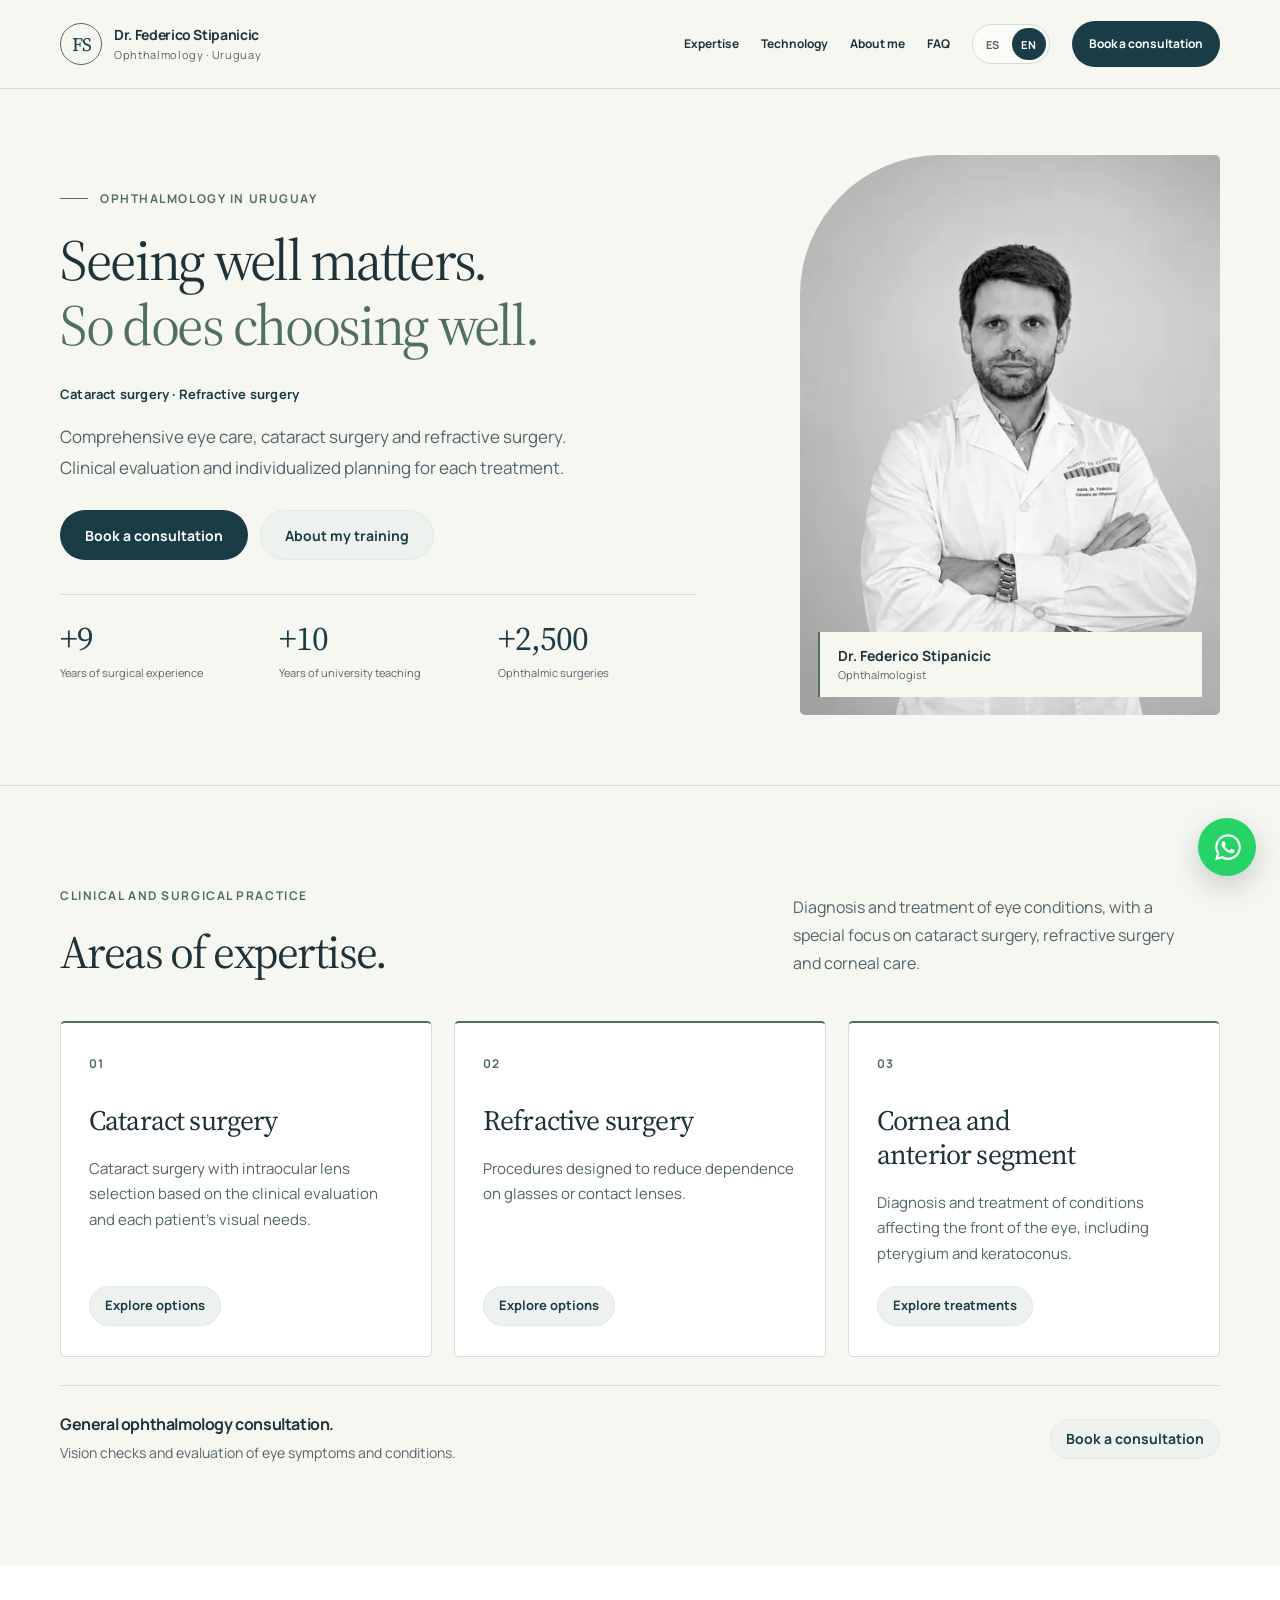
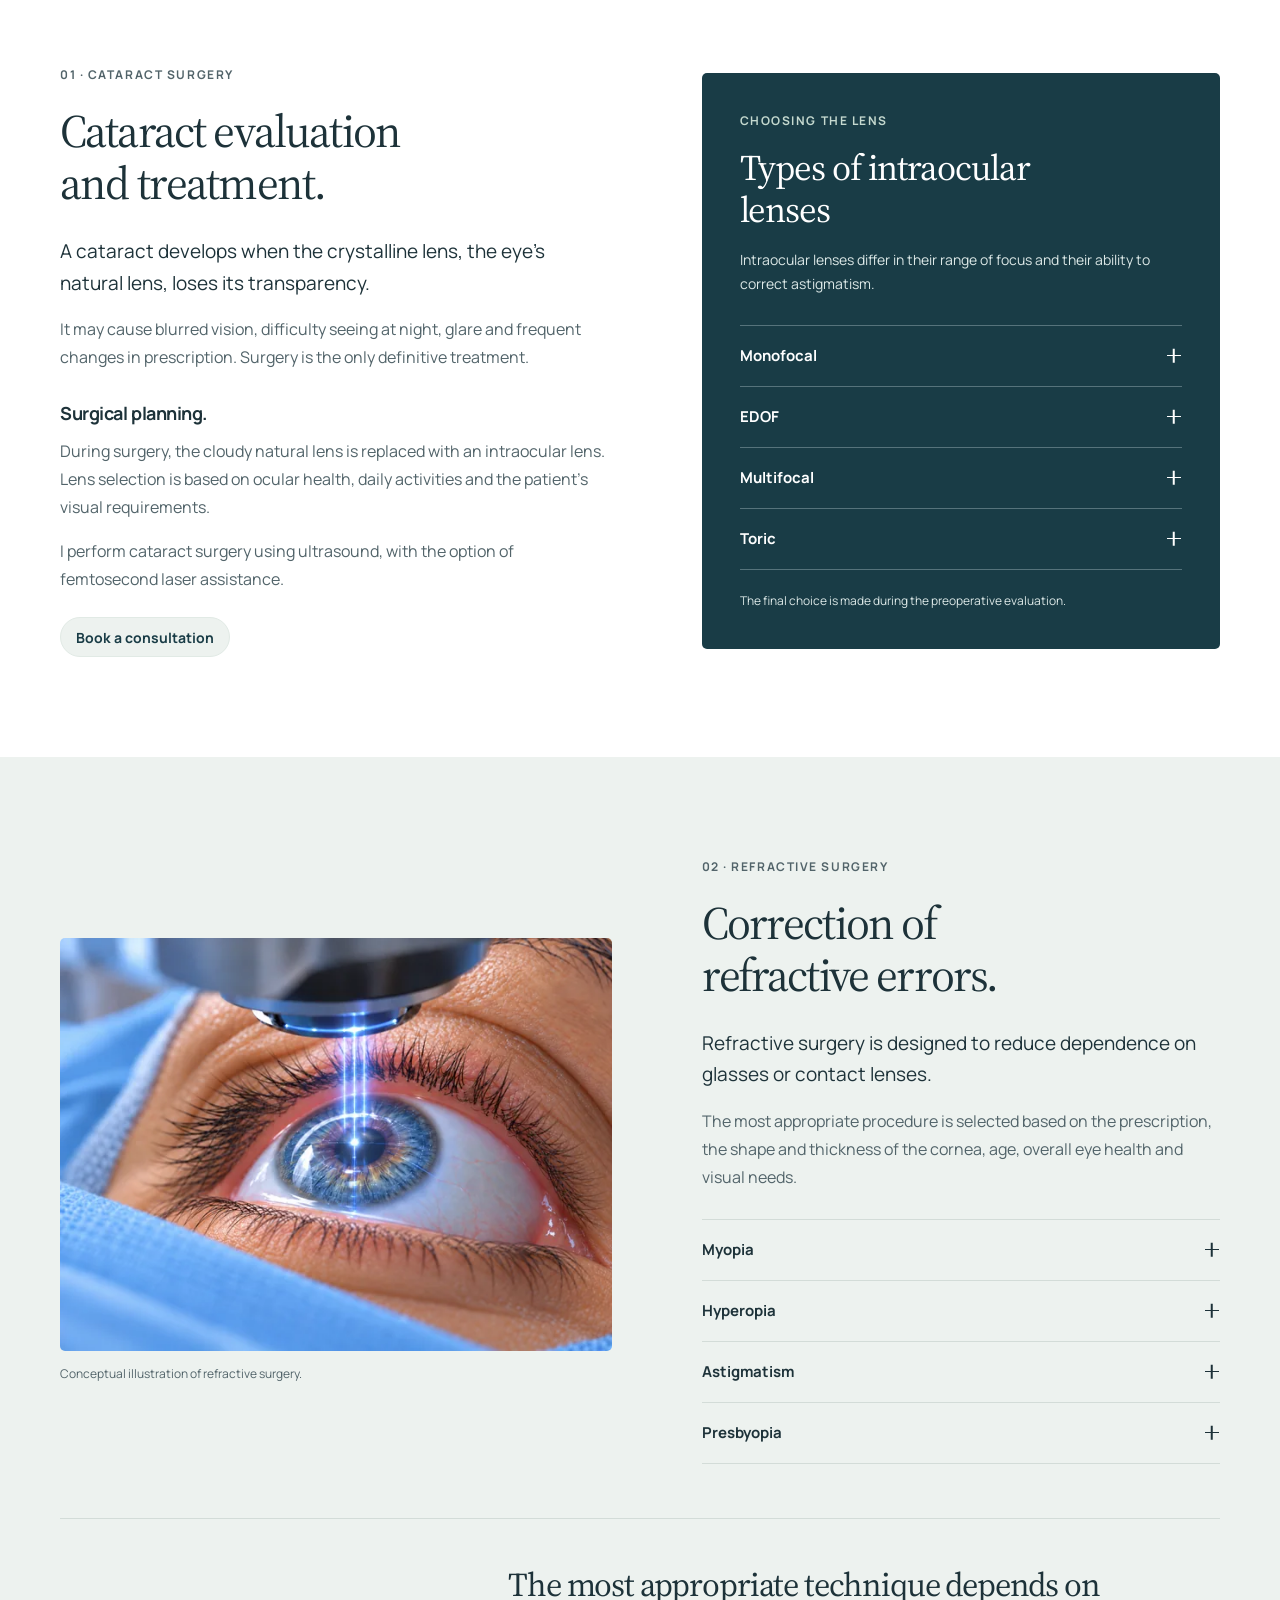
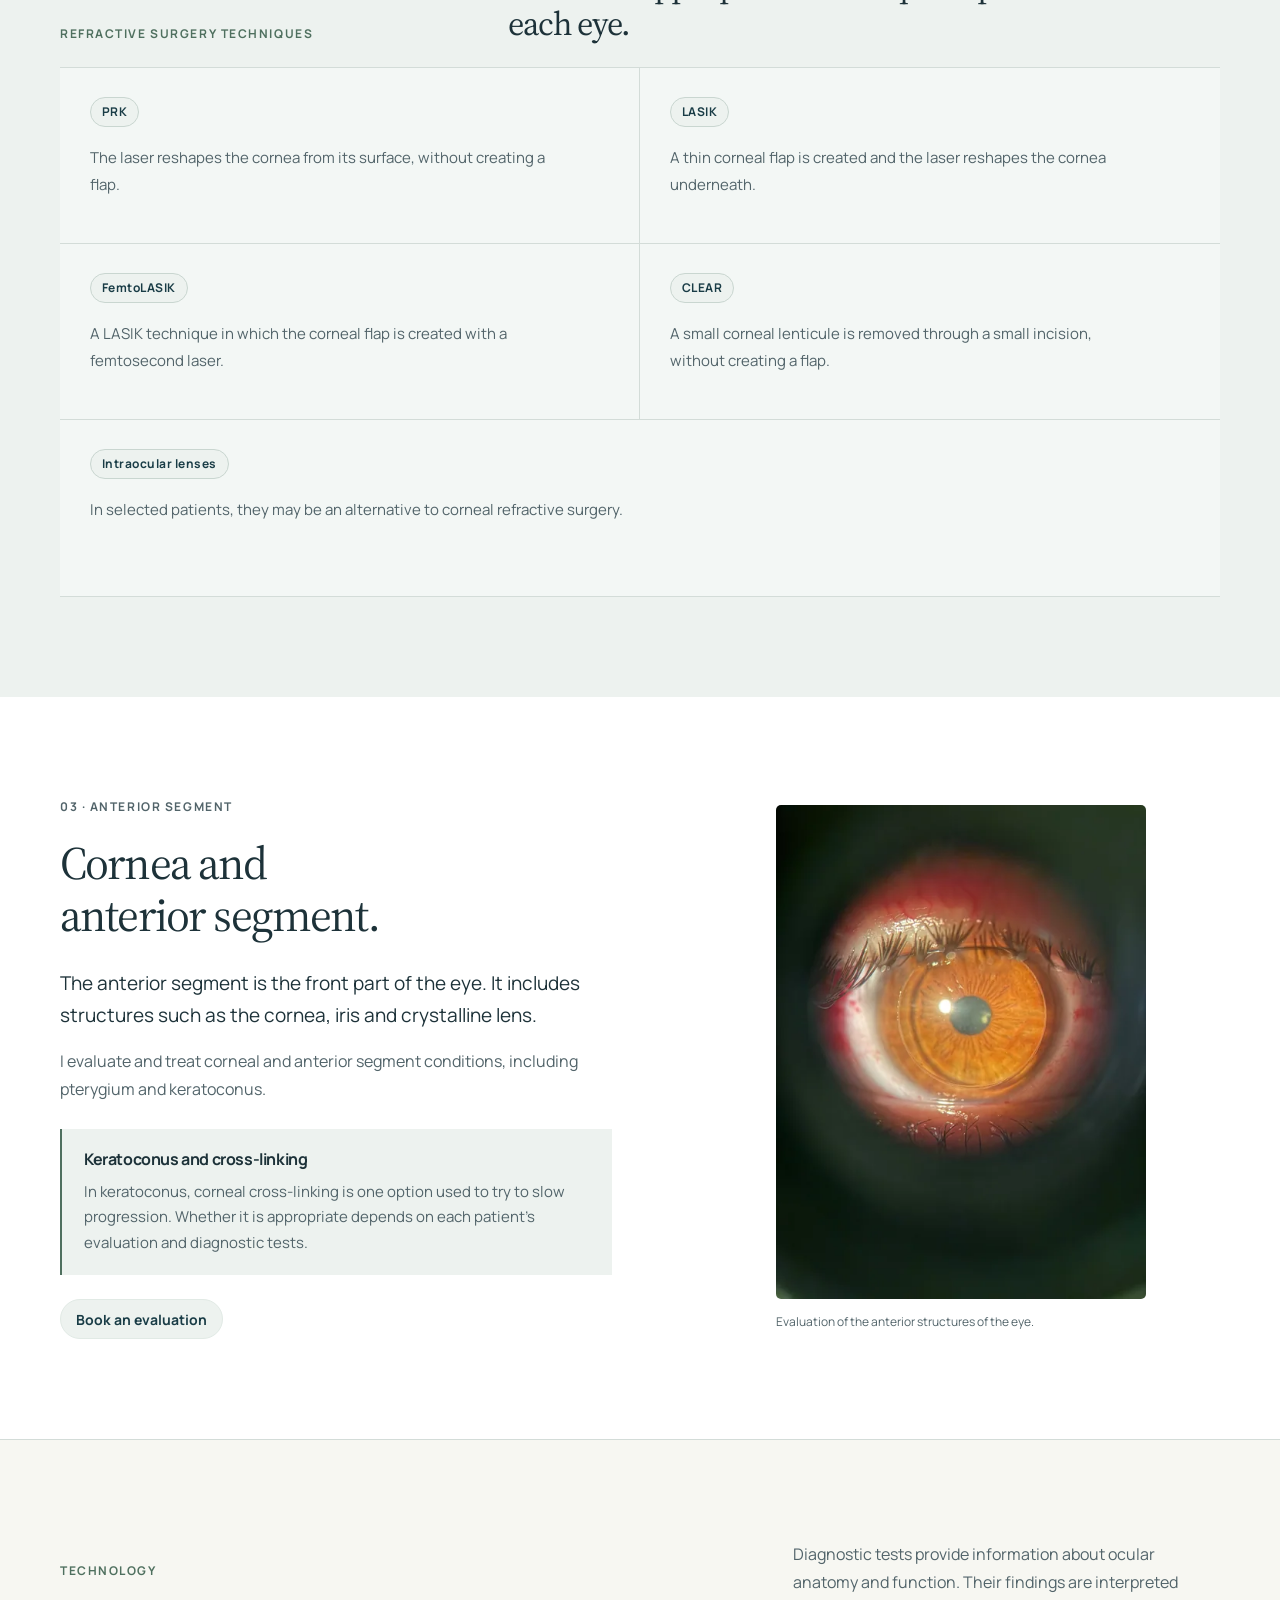
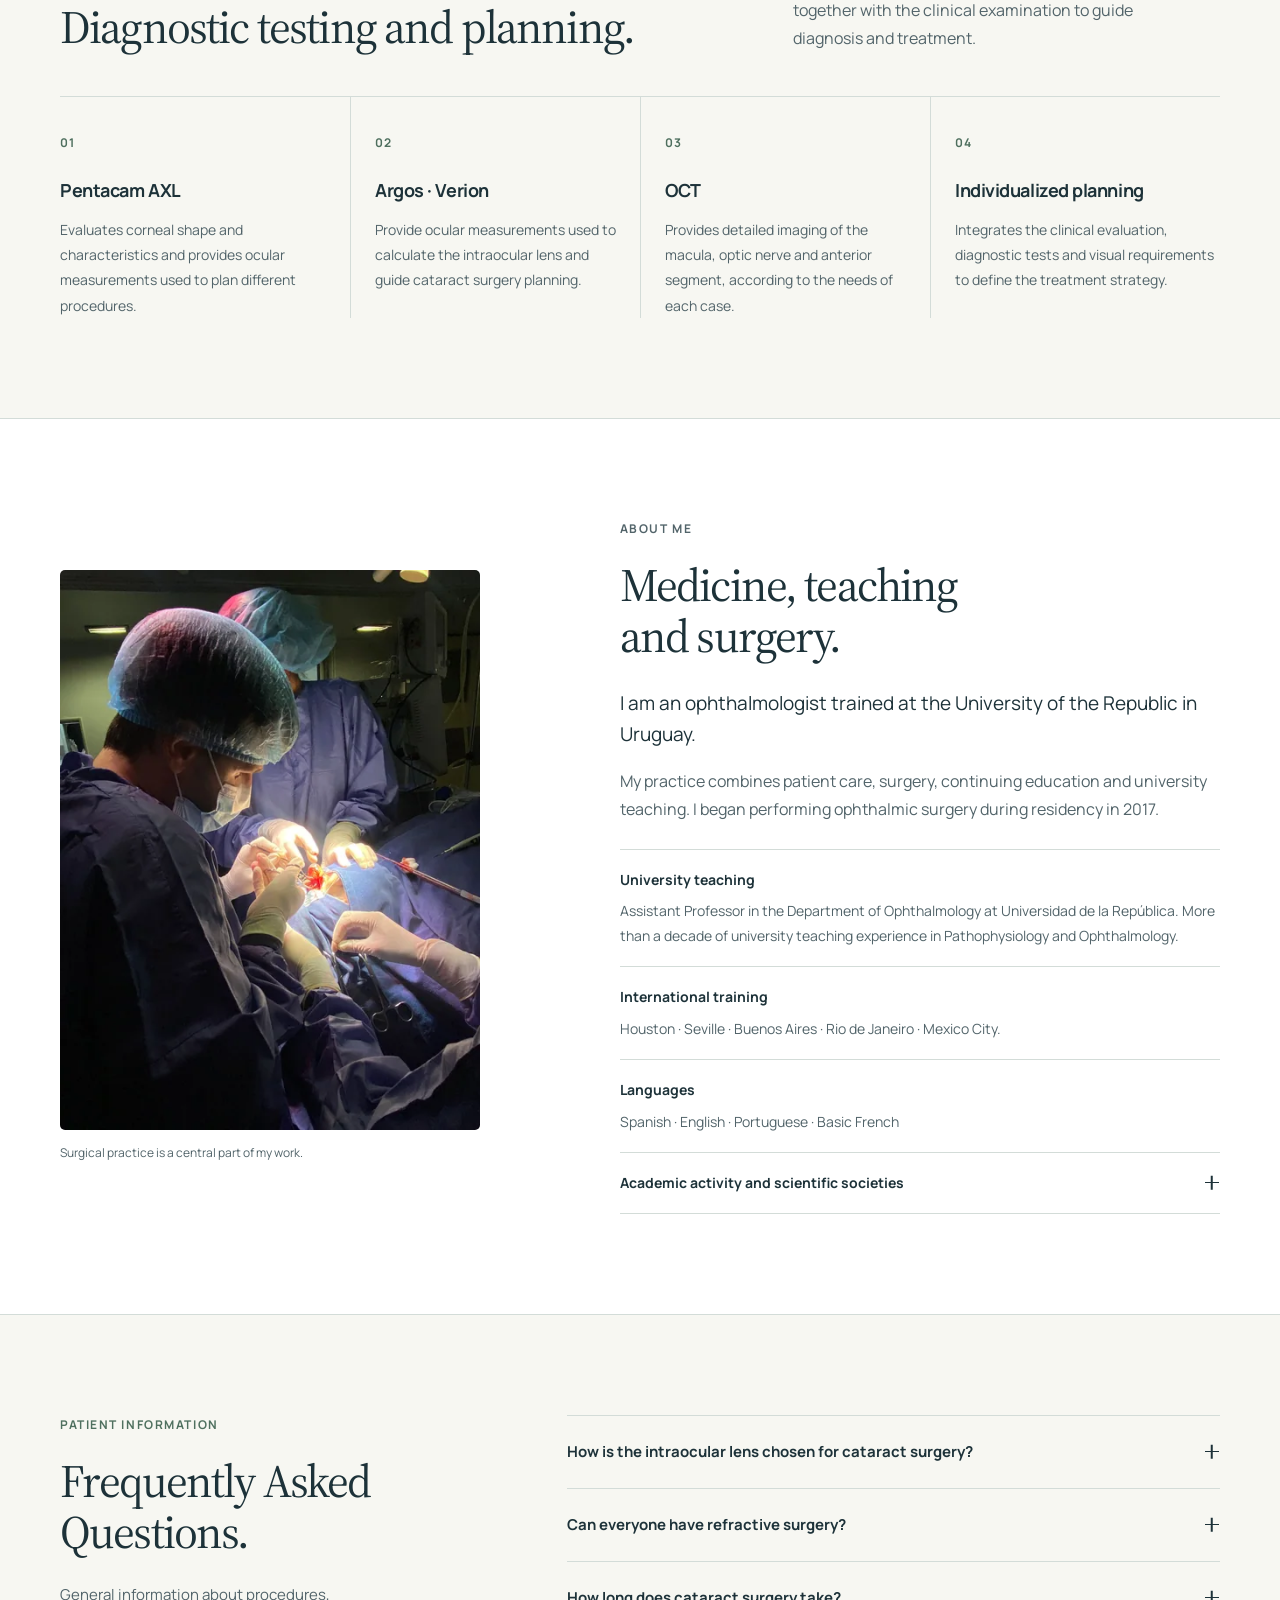
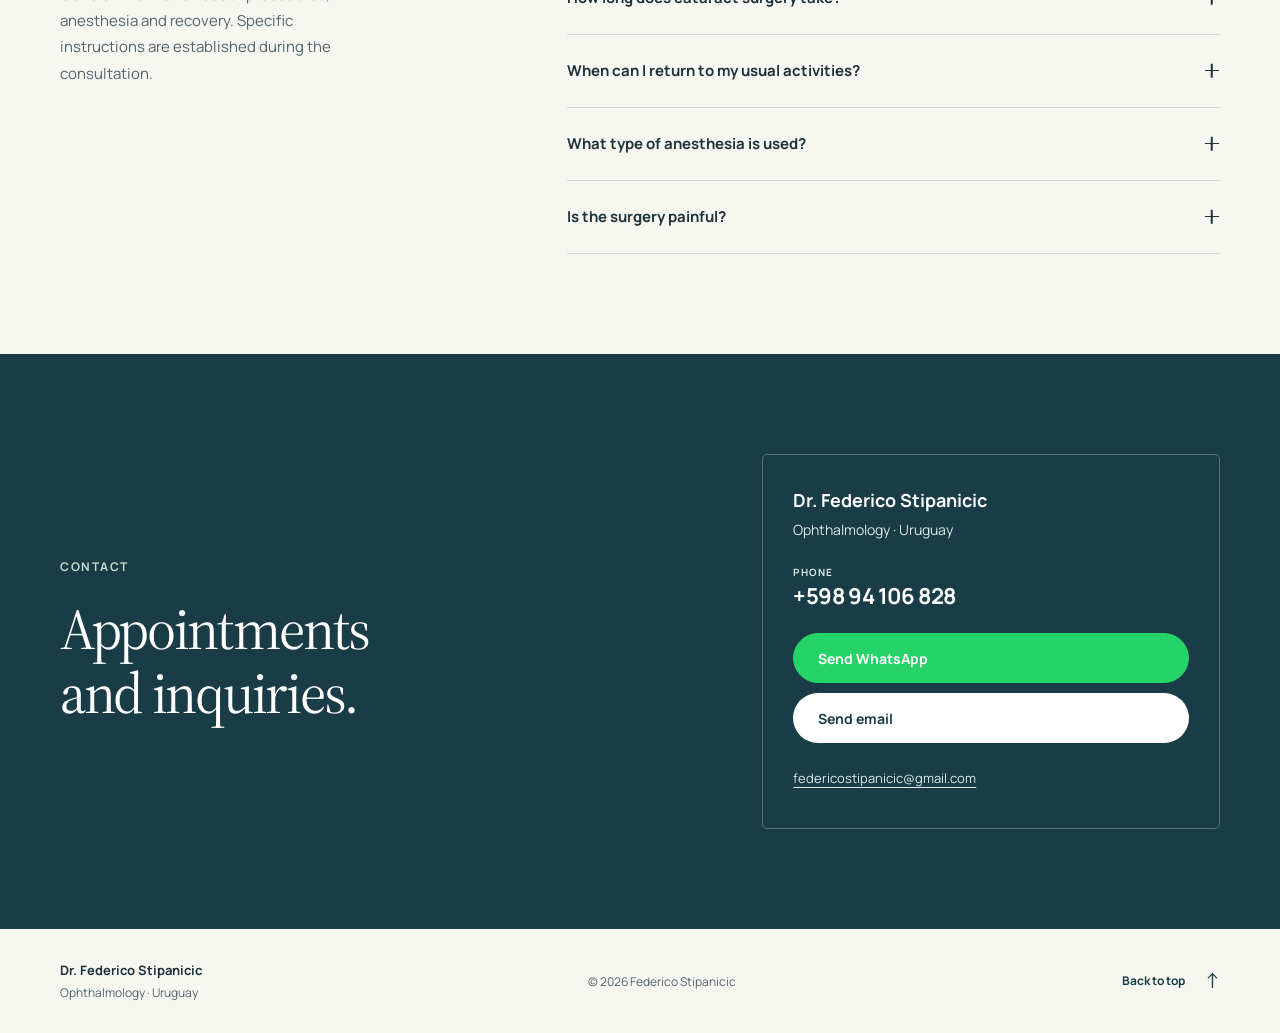
==== en/index.html @ 795ea5f3 "Add files via upload" ====
<!DOCTYPE html>
<html lang="en">
<head>
  <meta charset="utf-8">
  <meta name="viewport" content="width=device-width, initial-scale=1, viewport-fit=cover">
  <meta name="theme-color" content="#193c46">
  <meta name="description" content="Dr. Federico Stipanicic, ophthalmologist in Uruguay. Comprehensive eye care, cataract surgery, refractive surgery and corneal care with individualized evaluation and planning.">
  <title>Dr. Federico Stipanicic · Ophthalmologist in Uruguay</title>
  <meta property="og:type" content="website">
  <meta property="og:locale" content="en_US">
  <meta property="og:title" content="Dr. Federico Stipanicic · Ophthalmology">
  <meta property="og:description" content="Comprehensive eye care, cataract surgery and refractive surgery. Clinical evaluation and individualized surgical planning.">
  <link rel="alternate" hreflang="es-UY" href="../index.html">
  <link rel="alternate" hreflang="en" href="index.html">
  <link rel="alternate" hreflang="x-default" href="../index.html">
  <link rel="icon" href="../assets/favicon.svg" type="image/svg+xml">
  <link rel="preload" href="../assets/manrope-regular.woff2" as="font" type="font/woff2" crossorigin>
  <link rel="preconnect" href="https://fonts.googleapis.com">
  <link rel="preconnect" href="https://fonts.gstatic.com" crossorigin>
  <link href="https://fonts.googleapis.com/css2?family=Source+Serif+4:opsz,wght@8..60,400;8..60,500&display=swap" rel="stylesheet">
  <link rel="stylesheet" href="../style.css">
  <script src="../script.js" defer></script>
  <script type="application/ld+json">
  {"@context":"https://schema.org","@type":"Person","name":"Federico Stipanicic","honorificPrefix":"Dr.","jobTitle":"Ophthalmologist","description":"Assistant Lecturer, Grade 2, in Ophthalmology at the University of the Republic, Uruguay.","email":"federicostipanicic@gmail.com","telephone":"+59894106828","alumniOf":{"@type":"CollegeOrUniversity","name":"University of the Republic, Uruguay"},"knowsAbout":["Ophthalmology","Cataract surgery","Refractive surgery","Cornea"]}
  </script>
</head>
<body>
  <a class="skip-link" href="#contenido">Skip to content</a>
  <header class="site-header">
    <div class="container nav-wrap">
      <a class="brand" href="#inicio" aria-label="Dr. Federico Stipanicic, home">
        <span class="brand-mark" aria-hidden="true">FS</span>
        <span><strong>Dr. Federico Stipanicic</strong><small>Ophthalmology · Uruguay</small></span>
      </a>
      <button class="menu-toggle" type="button" aria-controls="navegacion" aria-expanded="false" hidden><span class="menu-icon" aria-hidden="true"></span><span class="menu-label">Menu</span></button>
      <nav class="nav" id="navegacion" aria-label="Main navigation">
        <a href="#especialidades">Expertise</a>
        <a href="#tecnologia">Technology</a>
        <a href="#sobre-mi">About me</a>
        <a href="#informacion-util">FAQ</a>
        <div class="lang-switch" aria-label="Language">
          <a href="../index.html" hreflang="es-UY" lang="es-UY">ES</a><span aria-current="page">EN</span>
        </div>
        <a class="button button-primary nav-cta" href="#contacto">Book a consultation</a>
      </nav>
    </div>
  </header>

  <main id="contenido" tabindex="-1">
    <section class="hero" id="inicio" aria-labelledby="titulo-inicio">
      <div class="container hero-grid">
        <div class="hero-copy">
          <p class="eyebrow"><span class="accent-line" aria-hidden="true"></span>Ophthalmology in Uruguay</p>
          <h1 id="titulo-inicio">Seeing well matters.<br><em>So does choosing well.</em></h1>
          <p class="hero-specialties">Cataract surgery · Refractive surgery</p>
          <p class="hero-lead">Comprehensive eye care, cataract surgery and refractive surgery. Clinical evaluation and individualized planning for each treatment.</p>
          <div class="hero-actions"><a class="button button-primary" href="#contacto">Book a consultation</a><a class="button button-soft" href="#sobre-mi">About my training</a></div>
        </div>
        <figure class="hero-portrait">
          <img src="../assets/retrato-800.webp" srcset="../assets/retrato-480.webp 480w, ../assets/retrato-800.webp 800w, ../assets/retrato-1086.webp 1086w" sizes="(min-width: 1200px) 420px, (min-width: 900px) 38vw, (min-width: 600px) 360px, calc(100vw - 48px)" width="1086" height="1448" fetchpriority="high" alt="Dr. Federico Stipanicic wearing a medical coat">
          <figcaption><strong>Dr. Federico Stipanicic</strong><span>Ophthalmologist</span></figcaption>
        </figure>
        <dl class="hero-proof">
          <div><dt>Years of surgical experience</dt><dd class="count-up" data-target="9">+9</dd></div>
          <div><dt>Years of university teaching</dt><dd class="count-up" data-target="10">+10</dd></div>
          <div><dt>Ophthalmic surgeries</dt><dd class="count-up" data-target="2500">+2500</dd></div>
        </dl>
      </div>
    </section>

    <section class="section specialties" id="especialidades" aria-labelledby="titulo-especialidades">
      <div class="container">
        <div class="section-head"><div><p class="eyebrow">Clinical and surgical practice</p><h2 id="titulo-especialidades">Areas of expertise.</h2></div><p>Diagnosis and treatment of eye conditions, with a special focus on cataract surgery, refractive surgery and corneal care.</p></div>
        <div class="service-grid">
          <article class="service-card"><span class="card-number">01</span><h3>Cataract surgery</h3><p>Cataract surgery with intraocular lens selection based on the clinical evaluation and each patient's visual needs.</p><a class="text-link pill-link" href="#catarata">Explore options <span class="sr-only">for cataract surgery</span></a></article>
          <article class="service-card"><span class="card-number">02</span><h3>Refractive surgery</h3><p>Procedures designed to reduce dependence on glasses or contact lenses.</p><a class="text-link pill-link" href="#refractiva">Explore options <span class="sr-only">for refractive surgery</span></a></article>
          <article class="service-card"><span class="card-number">03</span><h3>Cornea and anterior segment</h3><p>Diagnosis and treatment of conditions affecting the front of the eye, including pterygium and keratoconus.</p><a class="text-link pill-link" href="#segmento-anterior">Explore treatments</a></article>
        </div>
        <div class="consultation-strip"><div><h3>General ophthalmology consultation.</h3><p>Vision checks and evaluation of eye symptoms and conditions.</p></div><a class="text-link pill-link" href="#contacto">Book a consultation</a></div>
      </div>
    </section>

    <section class="section section-white" id="catarata" aria-labelledby="titulo-catarata">
      <div class="container treatment-grid">
        <div class="treatment-copy">
          <p class="eyebrow">01 · Cataract surgery</p><h2 id="titulo-catarata">Cataract evaluation<br>and treatment.</h2>
          <p class="intro">A cataract develops when the crystalline lens, the eye's natural lens, loses its transparency.</p>
          <p>It may cause blurred vision, difficulty seeing at night, glare and frequent changes in prescription. Surgery is the only definitive treatment.</p>
          <h3>Surgical planning.</h3>
          <p>During surgery, the cloudy natural lens is replaced with an intraocular lens. Lens selection is based on ocular health, daily activities and the patient's visual requirements.</p>
          <p>I perform cataract surgery using ultrasound, with the option of femtosecond laser assistance.</p>
          <a class="text-link treatment-link pill-link" href="#contacto">Book a consultation</a>
        </div>
        <aside class="lens-panel" aria-labelledby="titulo-lentes">
          <p class="eyebrow">Choosing the lens</p><h3 id="titulo-lentes">Types of intraocular<br>lenses</h3>
          <p>Intraocular lenses differ in their range of focus and their ability to correct astigmatism.</p>
          <div class="accordion accordion-light">
            <details><summary>Monofocal <span class="toggle-symbol" aria-hidden="true"></span></summary><div class="details-content"><p>They provide one main focal point, usually for distance vision. Glasses are often needed for other distances, such as reading.</p></div></details>
            <details><summary>EDOF <span class="toggle-symbol" aria-hidden="true"></span></summary><div class="details-content"><p>These are extended-depth-of-focus lenses. They broaden the range of vision, particularly from distance to intermediate vision. Glasses may still be needed for fine near tasks.</p></div></details>
            <details><summary>Multifocal <span class="toggle-symbol" aria-hidden="true"></span></summary><div class="details-content"><p>They are designed to reduce dependence on glasses at different distances. Suitability is assessed according to ocular health, daily activities and each person's expectations.</p></div></details>
            <details><summary>Toric <span class="toggle-symbol" aria-hidden="true"></span></summary><div class="details-content"><p>They correct astigmatism. This feature can be combined with a monofocal, EDOF or multifocal lens; it is not a separate category of focus.</p></div></details>
          </div>
          <p class="panel-note">The final choice is made during the preoperative evaluation.</p>
        </aside>
      </div>
    </section>

    <section class="section section-tinted" id="refractiva" aria-labelledby="titulo-refractiva">
      <div class="container treatment-grid image-first">
        <div class="treatment-copy"><p class="eyebrow">02 · Refractive surgery</p><h2 id="titulo-refractiva">Correction of<br>refractive errors.</h2>
          <p class="intro">Refractive surgery is designed to reduce dependence on glasses or contact lenses.</p>
          <p>The most appropriate procedure is selected based on the prescription, the shape and thickness of the cornea, age, overall eye health and visual needs.</p>
          <div class="accordion">
            <details><summary>Myopia <span class="toggle-symbol" aria-hidden="true"></span></summary><div class="details-content"><p>It makes distant objects appear blurred. Correction options depend on the prescription and the characteristics of each eye.</p></div></details>
            <details><summary>Hyperopia <span class="toggle-symbol" aria-hidden="true"></span></summary><div class="details-content"><p>It may affect near vision and, in some cases, distance vision as well. The evaluation helps determine the most appropriate option.</p></div></details>
            <details><summary>Astigmatism <span class="toggle-symbol" aria-hidden="true"></span></summary><div class="details-content"><p>It can cause blurred or distorted vision at different distances. Several corrective options may be considered depending on the case.</p></div></details>
            <details><summary>Presbyopia <span class="toggle-symbol" aria-hidden="true"></span></summary><div class="details-content"><p>With age, the eye gradually loses its ability to focus at near. Different options may reduce dependence on glasses and are assessed according to each patient's characteristics and needs.</p></div></details>
          </div>
        </div>
        <figure class="treatment-figure refractive-figure"><img src="../assets/refractiva-1100.webp" srcset="../assets/refractiva-640.webp 640w, ../assets/refractiva-1100.webp 1100w" sizes="(min-width: 1200px) 528px, (min-width: 900px) 44vw, calc(100vw - 48px)" width="1100" height="825" loading="lazy" decoding="async" alt="Conceptual illustration of an eye during laser treatment"><figcaption>Conceptual illustration of refractive surgery.</figcaption></figure>
      </div>
      <div class="container refractive-techniques" aria-labelledby="refractive-techniques-title">
        <div class="refractive-techniques-head">
          <p class="eyebrow">Refractive surgery techniques</p>
          <h3 id="refractive-techniques-title">The most appropriate technique depends on each eye.</h3>
        </div>
        <div class="refractive-technique-grid">
          <article class="refractive-technique-card">
            <span class="technique-label">PRK</span>
            <p>The laser reshapes the cornea from its surface, without creating a flap.</p>
          </article>
          <article class="refractive-technique-card">
            <span class="technique-label">LASIK</span>
            <p>A thin corneal flap is created and the laser reshapes the cornea underneath.</p>
          </article>
          <article class="refractive-technique-card">
            <span class="technique-label">FemtoLASIK</span>
            <p>A LASIK technique in which the corneal flap is created with a femtosecond laser.</p>
          </article>
          <article class="refractive-technique-card">
            <span class="technique-label">CLEAR</span>
            <p>A small corneal lenticule is removed through a small incision, without creating a flap.</p>
          </article>
          <article class="refractive-technique-card">
            <span class="technique-label">Intraocular lenses</span>
            <p>In selected patients, they may be an alternative to corneal refractive surgery.</p>
          </article>
        </div>
      </div>
    </section>

    <section class="section section-white" id="segmento-anterior" aria-labelledby="titulo-segmento">
      <div class="container treatment-grid">
        <div class="treatment-copy"><p class="eyebrow">03 · Anterior segment</p><h2 id="titulo-segmento">Cornea and<br>anterior segment.</h2>
          <p class="intro">The anterior segment is the front part of the eye. It includes structures such as the cornea, iris and crystalline lens.</p>
          <p>I evaluate and treat corneal and anterior segment conditions, including pterygium and keratoconus.</p>
          <div class="clinical-note"><h3>Keratoconus and cross-linking</h3><p>In keratoconus, corneal cross-linking is one option used to try to slow progression. Whether it is appropriate depends on each patient's evaluation and diagnostic tests.</p></div>
          <a class="text-link treatment-link pill-link" href="#contacto">Book an evaluation</a>
        </div>
        <figure class="treatment-figure clinical-figure"><img src="../assets/segmento-anterior-900.webp" srcset="../assets/segmento-anterior-480.webp 480w, ../assets/segmento-anterior-900.webp 900w" sizes="(min-width: 1200px) 370px, (min-width: 900px) 33vw, (min-width: 600px) 360px, calc(100vw - 48px)" width="900" height="1200" loading="lazy" decoding="async" alt="Clinical photograph of the anterior segment of the eye"><figcaption>Evaluation of the anterior structures of the eye.</figcaption></figure>
      </div>
    </section>

    <section class="section technology" id="tecnologia" aria-labelledby="titulo-tecnologia">
      <div class="container">
        <div class="section-head"><div><p class="eyebrow">Technology</p><h2 id="titulo-tecnologia">Diagnostic testing and planning.</h2></div><p>Diagnostic tests provide information about ocular anatomy and function. Their findings are interpreted together with the clinical examination to guide diagnosis and treatment.</p></div>
        <div class="technology-grid">
          <article><span class="card-number">01</span><h3>Pentacam AXL</h3><p>Evaluates corneal shape and characteristics and provides ocular measurements used to plan different procedures.</p></article>
          <article><span class="card-number">02</span><h3>Argos · Verion</h3><p>Provide ocular measurements used to calculate the intraocular lens and guide cataract surgery planning.</p></article>
          <article><span class="card-number">03</span><h3>OCT</h3><p>Provides detailed imaging of the macula, optic nerve and anterior segment, according to the needs of each case.</p></article>
          <article><span class="card-number">04</span><h3>Individualized planning</h3><p>Integrates the clinical evaluation, diagnostic tests and visual requirements to define the treatment strategy.</p></article>
        </div>
      </div>
    </section>

    <section class="section section-white" id="sobre-mi" aria-labelledby="titulo-sobre-mi">
      <div class="container about-grid">
        <div class="about-copy"><p class="eyebrow">About me</p><h2 id="titulo-sobre-mi">Medicine, teaching<br>and surgery.</h2>
          <p class="intro">I am an ophthalmologist trained at the University of the Republic in Uruguay.</p>
          <p>My practice combines patient care, surgery, continuing education and university teaching. I began performing ophthalmic surgery during residency in 2017.</p>
          <dl class="credentials"><div><dt>University teaching</dt><dd>Assistant Professor in the Department of Ophthalmology at Universidad de la República. More than a decade of university teaching experience in Pathophysiology and Ophthalmology.</dd></div><div><dt>International training</dt><dd>Houston · Seville · Buenos Aires · Rio de Janeiro · Mexico City.</dd></div><div><dt>Languages</dt><dd>Spanish · English · Portuguese · Basic French</dd></div></dl>
          <details class="academic-details"><summary>Academic activity and scientific societies <span class="toggle-symbol" aria-hidden="true"></span></summary><div class="details-content"><h3>Conferences and research</h3><p>Participation as a speaker at national and international conferences and in scientific research projects.</p><h3>Scientific societies</h3><ul class="societies"><li><strong>ASCRS</strong><span>American Society of Cataract and Refractive Surgery</span></li><li><strong>ASUO</strong><span>Uruguayan Association of Ophthalmology</span></li><li><strong>SUCRyC</strong><span>Uruguayan Society of Cataract, Refractive Surgery and Cornea</span></li></ul></div></details>
        </div>
        <figure class="treatment-figure about-figure"><img src="../assets/quirofano-900.webp" srcset="../assets/quirofano-480.webp 480w, ../assets/quirofano-900.webp 900w" sizes="(min-width: 1200px) 420px, (min-width: 900px) 38vw, (min-width: 600px) 420px, calc(100vw - 48px)" width="900" height="1200" loading="lazy" decoding="async" alt="Dr. Federico Stipanicic during surgery"><figcaption>Surgical practice is a central part of my work.</figcaption></figure>
      </div>
    </section>

    <section class="section faq" id="informacion-util" aria-labelledby="titulo-preguntas">
      <div class="container faq-grid">
        <div class="faq-heading"><p class="eyebrow">Patient information</p><h2 id="titulo-preguntas">Frequently Asked Questions.</h2><p>General information about procedures, anesthesia and recovery. Specific instructions are established during the consultation.</p></div>
        <div class="accordion faq-accordion">
          <details><summary>How is the intraocular lens chosen for cataract surgery? <span class="toggle-symbol" aria-hidden="true"></span></summary><div class="details-content"><p>The choice takes into account ocular anatomy and health, daily activities and the patient's expectations. There is no single lens that is right for every case.</p></div></details>
          <details><summary>Can everyone have refractive surgery? <span class="toggle-symbol" aria-hidden="true"></span></summary><div class="details-content"><p>No. A complete evaluation is required, particularly of the cornea, the refractive error and its stability, to determine whether surgery is an appropriate option.</p></div></details>
          <details><summary>How long does cataract surgery take? <span class="toggle-symbol" aria-hidden="true"></span></summary><div class="details-content"><p>As a general reference, the surgery itself usually takes around 20 minutes, although this varies from case to case. Preparation and immediate recovery require additional time.</p></div></details>
          <details><summary>When can I return to my usual activities? <span class="toggle-symbol" aria-hidden="true"></span></summary><div class="details-content"><p>It depends on the procedure, recovery and the type of activity. In some cases, office work can be resumed the following day. Exercise, strenuous activity and driving require specific guidance.</p></div></details>
          <details><summary>What type of anesthesia is used? <span class="toggle-symbol" aria-hidden="true"></span></summary><div class="details-content"><p>Many cataract and refractive procedures are performed with topical anesthesia using eye drops. Depending on the procedure and the patient's needs, additional anesthesia or sedation may be required.</p></div></details>
          <details><summary>Is the surgery painful? <span class="toggle-symbol" aria-hidden="true"></span></summary><div class="details-content"><p>With anesthesia, pain is not usually felt during the procedure, although lights, touch or pressure may be perceived. The team monitors the patient's comfort throughout surgery.</p></div></details>
        </div>
      </div>
    </section>

    <section class="contact section" id="contacto" aria-labelledby="titulo-contacto">
      <div class="container contact-grid"><div><p class="eyebrow">Contact</p><h2 id="titulo-contacto">Appointments<br>and inquiries.</h2></div>
        <div class="contact-card">
          <p class="contact-name">Dr. Federico Stipanicic</p>
          <p>Ophthalmology · Uruguay</p>
          <a class="contact-phone" href="tel:+59894106828" aria-label="Call +598 94 106 828"><span>Phone</span><strong>+598 94 106 828</strong></a>
          <div class="contact-buttons">
            <a class="button button-whatsapp" href="https://wa.me/59894106828" target="_blank" rel="noopener noreferrer">Send WhatsApp</a>
            <a class="button button-light" href="mailto:federicostipanicic@gmail.com?subject=Ophthalmology%20consultation">Send email</a>
          </div>
          <a class="email-link" href="mailto:federicostipanicic@gmail.com">federicostipanicic@gmail.com</a>
        </div>
      </div>
    </section>
  </main>
  <footer class="footer"><div class="container footer-grid"><div><strong>Dr. Federico Stipanicic</strong><span>Ophthalmology · Uruguay</span></div><p>© <span data-year>2026</span> Federico Stipanicic</p><a class="text-link" href="#inicio">Back to top <span aria-hidden="true">↑</span></a></div></footer>
  <nav class="mobile-cta" aria-label="Quick access to booking"><a class="button button-primary" href="#contacto">Book a consultation</a></nav>
  <a class="whatsapp-float" href="https://wa.me/59894106828" target="_blank" rel="noopener noreferrer" aria-label="Send WhatsApp to book a consultation">
    <span class="whatsapp-tooltip">Book a consultation</span>
    <svg class="whatsapp-icon" viewBox="0 0 24 24" aria-hidden="true" focusable="false">
      <path fill="currentColor" d="M12.04 2C6.58 2 2.14 6.44 2.14 11.9c0 1.74.45 3.45 1.31 4.95L2 22l5.28-1.38a9.86 9.86 0 0 0 4.75 1.21h.01c5.46 0 9.9-4.44 9.9-9.9C21.94 6.44 17.5 2 12.04 2Zm0 18.16h-.01a8.2 8.2 0 0 1-4.18-1.14l-.3-.18-3.13.82.84-3.05-.2-.31a8.18 8.18 0 0 1-1.26-4.4c0-4.54 3.7-8.23 8.24-8.23 4.54 0 8.23 3.69 8.23 8.23 0 4.54-3.69 8.23-8.23 8.23Zm4.52-6.17c-.25-.12-1.47-.72-1.7-.8-.23-.08-.39-.12-.56.12-.17.25-.64.8-.78.97-.14.17-.29.19-.54.06-.25-.12-1.05-.39-2-1.24-.74-.66-1.24-1.47-1.38-1.72-.14-.25-.02-.38.11-.5.11-.11.25-.29.37-.43.12-.14.17-.25.25-.41.08-.17.04-.31-.02-.43-.06-.12-.56-1.35-.77-1.84-.2-.49-.41-.42-.56-.43h-.48c-.17 0-.43.06-.66.31-.23.25-.87.85-.87 2.07 0 1.22.89 2.4 1.02 2.57.12.17 1.75 2.67 4.24 3.74.59.25 1.05.4 1.41.52.59.19 1.13.16 1.56.1.48-.07 1.47-.6 1.68-1.18.21-.58.21-1.08.15-1.18-.06-.1-.23-.16-.48-.29Z"/>
    </svg>
  </a>
</body>
</html>
---- style.css ----
/* Federico Stipanicic · Diseño adaptable para escritorio, tablet y móvil. */
@font-face{font-family:Manrope;src:url('assets/manrope-regular.woff2') format('woff2');font-style:normal;font-weight:400;font-display:swap}
@font-face{font-family:Manrope;src:url('assets/manrope-bold.woff2') format('woff2');font-style:normal;font-weight:700;font-display:swap}
:root{
  --paper:#f7f7f2;--white:#fff;--ink:#1d3239;--muted:#52646a;
  --accent:#193c46;--accent-hover:#285462;--sage:#4f705f;--tint:#edf2ef;
  --line:#d3dcd8;--soft:#e1eae5;--on-dark:#dce8e7;
  --header-height:88px;--gutter:32px;--section-space:100px;--radius:5px;
  --body-font:Manrope,Arial,sans-serif;--display-font:'Source Serif 4',Georgia,'Times New Roman',serif;
}
*,*::before,*::after{box-sizing:border-box}
html{scroll-behavior:smooth;scroll-padding-top:calc(var(--header-height) + 24px)}
body{margin:0;background:var(--paper);color:var(--ink);font:400 16px/1.75 var(--body-font);-webkit-text-size-adjust:100%}
button,a,summary{-webkit-tap-highlight-color:transparent}
button{font:inherit}
button,a,summary{touch-action:manipulation}
img{display:block;width:100%;height:auto;max-width:100%}
figure,p,dl,dd{margin:0}
p+p{margin-top:16px}
a{color:inherit;text-decoration:none}
a:hover{text-decoration:none}
button{color:inherit}
button[hidden],*[hidden]{display:none!important}
:focus-visible{outline:3px solid #986000;outline-offset:5px}
::selection{background:#c8ded3;color:#172f37}
h1,h2,h3{margin:0;font-weight:400;overflow-wrap:break-word}
h1,h2{font-family:var(--display-font);letter-spacing:-.04em;line-height:1.12}
h1{font-size:clamp(46px,4.5vw,64px)}
h2{font-size:clamp(38px,3.6vw,50px)}
h3{font-size:21px;font-weight:700;letter-spacing:-.025em;line-height:1.35}
strong{font-weight:700}
.container{width:min(1160px,calc(100% - var(--gutter)*2));margin-inline:auto}
.section{padding-block:var(--section-space)}
.section-white{background:var(--white)}
.section-tinted{background:var(--tint)}
.eyebrow{display:flex;align-items:center;gap:12px;font-size:12px;line-height:1.65;letter-spacing:.13em;text-transform:uppercase;font-weight:700;color:var(--sage);margin-bottom:20px}
.accent-line{width:28px;height:1px;background:currentColor;flex:none}
.intro{font-size:19px;line-height:1.65;color:var(--ink)!important}
.sr-only{position:absolute;width:1px;height:1px;padding:0;margin:-1px;overflow:hidden;clip:rect(0,0,0,0);white-space:nowrap;border:0}
.skip-link{position:fixed;left:16px;top:12px;z-index:100;padding:10px 18px;background:var(--white);color:var(--ink);transform:translateY(-180%);box-shadow:0 1px 15px #193c4622}
.skip-link:focus{transform:translateY(0)}
.button{display:inline-flex;align-items:center;justify-content:center;gap:28px;min-height:50px;padding:12px 24px;font-size:14px;line-height:1.4;font-weight:700;border:1px solid transparent;border-radius:999px;cursor:pointer;transition:background .18s ease,color .18s ease}
.button-primary{background:var(--accent);color:var(--white)}
.button-primary:hover{background:var(--accent-hover)}
.button-light{background:var(--white);color:var(--accent)}
.button-light:hover{background:var(--tint)}
.button span[aria-hidden]{font-size:20px;font-weight:400}
.text-link{display:inline-flex;align-items:center;gap:20px;min-height:44px;font-size:14px;line-height:1.5;font-weight:700;color:var(--accent);text-decoration:underline;text-decoration-color:transparent;text-underline-offset:5px}
.text-link:hover{text-decoration:underline}
.text-link>span[aria-hidden]{font-size:21px;font-weight:400}

/* Navegación: el menú se abre y se oculta con el mismo punto de corte. */
.site-header{position:sticky;top:0;z-index:30;background:var(--paper);border-bottom:1px solid var(--line)}
.nav-wrap{min-height:88px;display:flex;align-items:center;justify-content:space-between;gap:28px}
.brand{display:flex;align-items:center;gap:12px;flex:none;min-height:48px}
.brand-mark{width:42px;height:42px;display:grid;place-items:center;border:1px solid var(--sage);border-radius:50%;font:400 19px/1 var(--display-font);color:var(--accent);letter-spacing:-1px}
.brand strong{display:block;font-size:14px;line-height:1.5;letter-spacing:-.025em}
.brand small{display:block;font-size:11px;line-height:1.8;color:var(--muted);letter-spacing:.06em}
.nav{display:flex;align-items:center;gap:22px}
.nav>a{display:inline-flex;align-items:center;min-height:44px;font-size:12px;line-height:1.5;font-weight:700}
.nav>a:not(.button):hover{color:var(--sage);text-decoration:underline;text-underline-offset:5px}
.nav .nav-cta{font-size:12px;min-height:46px;padding:10px 16px;gap:18px}
.menu-toggle{border:1px solid var(--line);border-radius:var(--radius);background:transparent;display:none;align-items:center;gap:10px;justify-content:center;min-height:44px;padding:8px 12px;font-size:13px;font-weight:700;cursor:pointer}
.menu-icon{width:17px;height:12px;border-block:1px solid currentColor;position:relative;display:block}
.menu-icon::after{content:'';position:absolute;inset:5px 0 auto;height:1px;background:currentColor}
.menu-toggle[aria-expanded="true"] .menu-icon{border:none}
.menu-toggle[aria-expanded="true"] .menu-icon::before,.menu-toggle[aria-expanded="true"] .menu-icon::after{content:'';position:absolute;top:5px;left:0;width:17px;height:1px;background:currentColor;transform:rotate(45deg)}
.menu-toggle[aria-expanded="true"] .menu-icon::after{transform:rotate(-45deg)}

/* Inicio: retrato completo, sin recortar los brazos. */
.hero{padding-block:66px 70px;border-bottom:1px solid var(--line)}
.hero-grid{display:grid;grid-template-columns:minmax(0,1.22fr) minmax(0,.85fr);column-gap:80px;row-gap:34px;grid-template-areas:'copy portrait' 'proof portrait';align-items:center}
.hero-copy{grid-area:copy;align-self:end}
.hero h1 em{color:var(--sage);font-style:normal}
.hero-specialties{font-size:13px;color:var(--accent);font-weight:700;letter-spacing:.015em;margin-top:26px}
.hero-lead{font-size:17px;color:var(--muted);line-height:1.8;margin-top:16px;max-width:550px}
.hero-actions{display:flex;align-items:center;flex-wrap:wrap;gap:14px 24px;margin-top:27px}
.hero-portrait{grid-area:portrait;align-self:center;max-width:420px;justify-self:end;position:relative;border-radius:140px 5px 5px 5px;overflow:hidden;background:#e4e4e2}
.hero-portrait img{aspect-ratio:3/4;object-fit:contain}
.hero-portrait figcaption{position:absolute;bottom:18px;left:18px;right:18px;padding:13px 18px;background:var(--paper);color:var(--ink);border-left:2px solid var(--sage)}
.hero-portrait figcaption strong{display:block;font-size:14px;line-height:1.5}
.hero-portrait figcaption span{display:block;font-size:11px;line-height:1.6;color:var(--muted)}
.hero-proof{grid-area:proof;display:grid;grid-template-columns:repeat(3,minmax(0,1fr));gap:20px;border-top:1px solid var(--line);padding-top:25px;align-self:start}
.hero-proof>div{display:grid;grid-template-rows:auto 1fr;gap:7px;align-content:start}
.hero-proof dt{grid-row:2;font-size:11px;line-height:1.5;color:var(--muted);max-width:145px}
.hero-proof dd{grid-row:1;font:400 34px/1.1 var(--display-font);letter-spacing:-.03em;color:var(--accent)}

/* Especialidades y consulta general. */
.section-head{display:grid;grid-template-columns:1.3fr .85fr;gap:80px;align-items:end;margin-bottom:44px}
.section-head>p{max-width:400px;color:var(--muted)}
.service-grid{display:grid;grid-template-columns:repeat(3,minmax(0,1fr));gap:22px}
.service-card{padding:30px 28px;display:flex;flex-direction:column;align-items:start;border:1px solid var(--line);border-top:2px solid var(--sage);background:var(--white);border-radius:var(--radius)}
.card-number{font-size:12px;color:var(--sage);letter-spacing:.08em;font-weight:700}
.service-card h3{margin-top:30px;font:400 28px/1.2 var(--display-font);letter-spacing:-.03em;max-width:230px}
.service-card p{margin-top:18px;font-size:15px;line-height:1.7;color:var(--muted);flex:1}
.service-card .text-link{margin-top:20px;font-size:13px}
.consultation-strip{display:flex;justify-content:space-between;align-items:center;gap:30px;margin-top:28px;padding:26px 0 0;border-top:1px solid var(--line)}
.consultation-strip h3{font-size:16px;line-height:1.6}
.consultation-strip p{font-size:14px;color:var(--muted);margin-top:3px}
.consultation-strip .text-link{flex:none}

/* Treatments. */
.treatment-grid{display:grid;grid-template-columns:minmax(0,1fr) minmax(0,.94fr);gap:90px;align-items:center}
.treatment-copy>h2{margin-bottom:28px}
.treatment-copy>p{color:var(--muted)}
.treatment-copy>h3{margin-top:30px;margin-bottom:12px;font-size:18px}
.treatment-link{margin-top:24px}
.lens-panel{padding:38px;background:var(--accent);color:var(--white);border-radius:var(--radius)}
.lens-panel>.eyebrow{color:#c5d9cf;margin-bottom:16px}
.lens-panel>h3{font:400 36px/1.15 var(--display-font);letter-spacing:-.03em}
.lens-panel>p:not(.eyebrow){color:var(--on-dark);font-size:14px;line-height:1.75;margin-top:18px}
.lens-panel .panel-note{font-size:12px!important;padding-top:20px;margin-top:0!important}
.accordion{margin-top:28px;border-top:1px solid var(--line)}
.accordion details{border-bottom:1px solid var(--line)}
summary{position:relative;display:flex;align-items:center;justify-content:space-between;gap:20px;min-height:60px;list-style:none;cursor:pointer;font-size:15px;line-height:1.6;font-weight:700;padding:17px 0}
summary::-webkit-details-marker{display:none}
summary::marker{content:''}
summary:hover{color:var(--sage)}
.toggle-symbol{position:relative;width:16px;height:16px;flex:none;color:currentColor}
.toggle-symbol::before,.toggle-symbol::after{content:'';position:absolute;left:1px;right:1px;top:7px;height:1.5px;background:currentColor}
.toggle-symbol::after{transform:rotate(90deg)}
details[open]>summary .toggle-symbol::after{transform:rotate(0deg)}
.details-content{padding:0 20px 22px 0;color:var(--muted);font-size:15px;line-height:1.75}
.details-content h3{font-size:16px;margin:14px 0 10px}
.accordion-light,.accordion-light details{border-color:#56737b}
.accordion-light .details-content{color:var(--on-dark);font-size:14px}
.accordion-light summary:hover{color:#d3e5db}
.treatment-figure{min-width:0}
.treatment-figure img{border-radius:var(--radius)}
.treatment-figure figcaption{font-size:12px;line-height:1.6;color:var(--muted);margin-top:13px}
.image-first .treatment-copy{grid-column:2;grid-row:1}
.image-first .treatment-figure{grid-column:1;grid-row:1}
.refractive-figure{align-self:center}
.clinical-figure{max-width:370px;justify-self:center}
.clinical-note{margin-top:26px;padding:20px 22px;background:var(--tint);border-left:2px solid var(--sage)}
.clinical-note h3{font-size:16px;margin-bottom:8px}
.clinical-note p{font-size:15px;line-height:1.7;color:var(--muted)}

/* Technology. */
.technology{border-block:1px solid var(--line)}
.technology-grid{display:grid;grid-template-columns:repeat(4,minmax(0,1fr));border-top:1px solid var(--line)}
.technology-grid article{padding:30px 24px 0;border-left:1px solid var(--line)}
.technology-grid article:first-child{padding-left:0;border-left:0}
.technology-grid article:last-child{padding-right:0}
.technology-grid h3{font-size:18px;line-height:1.5;margin-top:22px;margin-bottom:13px}
.technology-grid p{font-size:14px;color:var(--muted);line-height:1.8}

/* Credentials are grouped to reduce repetition and page length. */
.about-grid{display:grid;grid-template-columns:minmax(0,.9fr) minmax(0,1.15fr);column-gap:90px;align-items:center}
.about-copy{grid-column:2;grid-row:1}
.about-copy h2{margin-bottom:26px}
.about-copy>p{color:var(--muted)}
.about-figure{grid-column:1;grid-row:1;max-width:420px;justify-self:start}
.credentials{margin-top:26px}
.credentials>div{padding:18px 0;border-top:1px solid var(--line)}
.credentials dt{font-weight:700;font-size:14px;margin-bottom:6px}
.credentials dd{font-size:14px;line-height:1.8;color:var(--muted)}
.academic-details{border-block:1px solid var(--line)}
.academic-details summary{font-size:14px}
.societies{list-style:none;padding:0;margin:0}
.societies li+li{margin-top:12px}
.societies strong{display:block;color:var(--ink);font-size:13px}
.societies span{display:block;font-size:13px}

/* FAQ + contact. */
.faq{border-top:1px solid var(--line)}
.faq-grid{display:grid;grid-template-columns:minmax(0,.78fr) minmax(0,1.22fr);gap:90px;align-items:start}
.faq-heading>p:last-child{color:var(--muted);margin-top:24px;max-width:320px;font-size:15px}
.faq-accordion{margin-top:0}
.faq-accordion summary{min-height:72px;font-size:15px}
.contact{background:var(--accent);color:var(--white)}
.contact-grid{display:grid;grid-template-columns:1.1fr .85fr;gap:110px;align-items:center}
.contact .eyebrow{color:#c5d9cf}
.contact h2{font-size:clamp(46px,4.5vw,64px)}
.contact h2+p{font-size:17px;color:var(--on-dark);margin-top:22px;max-width:390px}
.contact-card{border:1px solid #56737b;padding:30px;border-radius:var(--radius)}
.contact-name{font-size:18px;font-weight:700}
.contact-card p+p{font-size:14px;color:var(--on-dark);margin-top:2px}
.contact-card .button{margin-top:26px;width:100%;justify-content:space-between}
.email-link{display:block;overflow-wrap:anywhere;margin-top:16px;padding-block:8px;font-size:13px;color:var(--on-dark);text-decoration:underline;text-underline-offset:4px}
.contact :focus-visible{outline-color:#efd3a2}
.footer{padding-block:30px}
.footer-grid{display:flex;justify-content:space-between;align-items:center;gap:28px;font-size:12px;color:var(--muted)}
.footer-grid strong{display:block;color:var(--ink);font-size:13px}
.footer-grid div>span{display:block}
.footer-grid .text-link{font-size:12px}
.mobile-cta{display:none}

/* Tablet and mobile navigation. JS is optional; links remain available without it. */
@media(max-width:1100px){
  .nav{gap:14px}.nav-wrap{gap:20px}.nav>a{font-size:11px}.nav .nav-cta{padding-inline:12px}
  .hero-grid{gap:30px 48px}.treatment-grid,.about-grid,.faq-grid{gap:56px}.section-head{gap:60px}.contact-grid{gap:60px}
}
@media(max-width:1023px){
  :root{--header-height:76px}
  .nav-wrap{min-height:76px;flex-wrap:wrap;padding-block:12px;gap:10px 20px}
  .nav{width:100%;flex-wrap:wrap;padding-bottom:10px;gap:10px 22px}
  .nav>a{font-size:14px}.nav .nav-cta{font-size:14px}
  .has-menu .menu-toggle{display:inline-flex}
  .has-menu .nav-wrap{flex-wrap:nowrap}
  .has-menu .nav{display:none;position:absolute;top:100%;left:0;right:0;width:100%;background:var(--paper);padding:18px var(--gutter) 24px;border-bottom:1px solid var(--line);box-shadow:0 16px 24px #193c4610;max-height:calc(100dvh - var(--header-height) - 12px);overflow-y:auto;overscroll-behavior:contain}
  .has-menu .nav.is-open{display:flex;flex-direction:column;align-items:stretch;gap:4px}
  .has-menu .nav>a{padding:12px 4px;min-height:48px}
  .has-menu .nav .nav-cta{margin-top:10px;padding-inline:20px;justify-content:space-between}
}
@media(max-width:899px){
  :root{--section-space:72px;--gutter:28px}
  .hero{padding-block:44px 56px}
  .hero-grid{grid-template-columns:1fr;grid-template-areas:'copy' 'portrait' 'proof';gap:32px}
  .hero-copy{max-width:660px}
  .hero h1{font-size:clamp(40px,6.8vw,58px)}
  .hero-lead{max-width:630px}
  .hero-portrait{max-width:360px;width:100%;justify-self:center;border-top-left-radius:100px}
  .hero-proof{gap:24px;max-width:620px;width:100%;justify-self:center}
  .hero-proof dt{font-size:12px}
  .section-head{grid-template-columns:1fr;gap:22px;margin-bottom:32px}
  .section-head>p{max-width:610px}
  .service-grid{gap:14px}
  .service-card{padding:24px 20px}
  .service-card h3{font-size:25px}
  .service-card p{font-size:14px}
  .service-card .text-link{font-size:12px;gap:12px}
  .consultation-strip{gap:18px;align-items:start}
  .treatment-grid,.about-grid,.faq-grid{grid-template-columns:1fr;gap:34px}
  .treatment-copy,.image-first .treatment-copy,.about-copy{grid-column:1;grid-row:auto}
  .image-first .treatment-figure,.about-figure{grid-column:1;grid-row:auto}
  .treatment-copy,.about-copy{max-width:680px}
  .treatment-copy>h2{margin-bottom:24px}
  .lens-panel{max-width:680px;width:100%}
  .refractive-figure{max-width:660px;width:100%;justify-self:center}
  .clinical-figure{max-width:360px}
  .about-figure{max-width:420px;justify-self:center}
  .technology-grid{grid-template-columns:repeat(2,minmax(0,1fr));gap:0}
  .technology-grid article{padding:26px;border-bottom:1px solid var(--line)}
  .technology-grid article:nth-child(odd){padding-left:0;border-left:0}
  .technology-grid article:nth-child(even){padding-right:0}
  .technology-grid h3{margin-top:14px}
  .faq-heading>p:last-child{max-width:580px}
  .faq-heading h2 br{display:none}
  .contact-grid{gap:32px;grid-template-columns:1fr 1fr}
  .contact-card{padding:24px}
  .footer-grid{flex-wrap:wrap;gap:12px 24px}
}
@media(max-width:599px){
  :root{--gutter:24px;--section-space:60px;--header-height:72px}
  body{font-size:16px}
  .nav-wrap{min-height:72px;padding-block:10px;gap:10px}
  .brand{gap:9px;min-width:0}
  .brand-mark{width:33px;height:33px;font-size:16px;flex:none}
  .brand strong{font-size:12px}.brand small{font-size:10px;letter-spacing:.035em}
  .menu-toggle{padding:8px 10px;min-width:44px}.menu-label{font-size:12px}
  h2{font-size:38px}
  .eyebrow{font-size:11px;margin-bottom:16px;letter-spacing:.11em}
  .hero{padding-top:34px;padding-bottom:38px}
  .hero h1{font-size:clamp(36px,10vw,48px);line-height:1.12}
  .hero-specialties{font-size:12px;margin-top:22px}
  .hero-lead{font-size:16px;line-height:1.8;margin-top:14px}
  .hero-actions{gap:12px 20px;margin-top:23px}
  .hero-actions .text-link{font-size:13px}
  .hero-portrait{max-width:342px}
  .hero-portrait figcaption{bottom:14px;left:14px;right:14px;padding:11px 14px}
  .hero-proof{gap:16px;padding-top:20px}
  .hero-proof dd{font-size:30px}
  .hero-proof dt{font-size:11.5px;line-height:1.55}
  .service-grid{grid-template-columns:1fr;gap:14px}
  .service-card{padding:24px}
  .service-card h3{font-size:27px;margin-top:18px;max-width:100%}
  .service-card p{font-size:15px;margin-top:12px}
  .service-card .text-link{font-size:13px;margin-top:16px}
  .consultation-strip{display:block;margin-top:24px;padding-top:22px}
  .consultation-strip .text-link{margin-top:12px}
  .intro{font-size:18px;line-height:1.65}
  .lens-panel{padding:28px 24px}
  .lens-panel>h3{font-size:32px}
  .lens-panel>p:not(.eyebrow),.accordion-light .details-content{font-size:15px}
  .lens-panel .panel-note{font-size:13px!important}
  summary{font-size:16px;min-height:60px}
  .details-content{font-size:16px;padding-right:4px}
  .accordion-light summary{font-size:16px}
  .treatment-figure figcaption{font-size:12px}
  .clinical-figure{max-width:342px;width:100%}
  .clinical-note{padding:20px}.clinical-note p{font-size:16px}
  .technology-grid{grid-template-columns:1fr}
  .technology-grid article,.technology-grid article:nth-child(even){padding:24px 0;border-left:0}
  .technology-grid h3{font-size:19px;margin-top:10px;margin-bottom:8px}
  .technology-grid p{font-size:15px}
  .credentials dd{font-size:15px}
  .academic-details summary{font-size:15px}
  .about-figure{max-width:342px;width:100%}
  .faq-accordion summary{font-size:16px;min-height:70px;gap:18px}
  .contact-grid{grid-template-columns:1fr;gap:28px}
  .contact h2{font-size:44px}
  .contact-card{padding:25px}
  .footer{padding-block:26px calc(96px + env(safe-area-inset-bottom,0px))}
  .footer-grid{display:grid;grid-template-columns:1fr;gap:12px}
  .mobile-cta{position:fixed;z-index:20;bottom:0;left:0;right:0;display:block;background:var(--paper);border-top:1px solid var(--line);padding:10px var(--gutter) calc(10px + env(safe-area-inset-bottom,0px))}
  .mobile-cta .button{width:100%;justify-content:space-between;min-height:48px}
  body.contact-visible .mobile-cta,body.menu-open .mobile-cta,body.focus-at-footer .mobile-cta{visibility:hidden;pointer-events:none}
  html{scroll-padding-bottom:96px}
}
@media(max-width:359px){
  :root{--gutter:18px}
  .brand-mark{display:none}
  .brand strong{font-size:12px}.brand small{font-size:10px}
  .menu-label{display:none}
  h2{font-size:34px}
  .hero-proof{gap:10px}.hero-proof dd{font-size:28px}
  .hero-portrait figcaption strong{font-size:12px}
  .hero-portrait figcaption span{font-size:10px}
  .lens-panel{padding:26px 20px}
}
@media(max-height:520px) and (max-width:899px){.mobile-cta{display:none}.site-header{position:relative}.has-menu .nav{max-height:70vh}html{scroll-padding-top:20px}}
@media(prefers-reduced-motion:reduce){html{scroll-behavior:auto}*,*::before,*::after{transition:none!important;animation:none!important}}
@media print{
  :root{--section-space:28px;--gutter:0}
  body{font:11pt/1.5 Arial,sans-serif;background:white;color:black}
  .container{width:100%}.site-header{position:static}.nav,.menu-toggle,.mobile-cta,.hero-actions,.contact,.skip-link{display:none!important}
  h1{font-size:30pt}h2{font-size:24pt}.hero-grid,.treatment-grid,.about-grid,.faq-grid,.section-head{display:block}
  .hero-portrait,.treatment-figure{max-width:180px;margin:20px 0}.lens-panel{background:white;color:black;border:1px solid #999}
  .lens-panel>p,.lens-panel>.eyebrow,.accordion-light .details-content{color:black!important}.service-grid{display:block}.service-card{break-inside:avoid;margin:12px 0}
  .footer{padding-bottom:0}
}


/* V18 · CTA redondeados, contacto y WhatsApp */
.contact-phone{
  display:flex;
  flex-direction:column;
  gap:2px;
  margin-top:22px;
  color:var(--white);
}
.contact-phone span{
  color:var(--on-dark);
  font-size:10px;
  line-height:1.5;
  text-transform:uppercase;
  letter-spacing:.13em;
  font-weight:700;
}
.contact-phone strong{
  font:700 22px/1.35 var(--body-font);
  letter-spacing:-.02em;
}
.contact-buttons{
  display:grid;
  grid-template-columns:1fr;
  gap:10px;
  margin-top:22px;
}
.contact-card .contact-buttons .button{
  margin-top:0;
}
.button-whatsapp{
  background:#25D366;
  color:#fff;
  border-color:#25D366;
}
.button-whatsapp:hover{
  background:#20bd5a;
}
.whatsapp-float{
  position:fixed;
  right:24px;
  bottom:24px;
  z-index:45;
  width:58px;
  height:58px;
  border-radius:50%;
  background:#25D366;
  color:#fff;
  display:flex;
  align-items:center;
  justify-content:center;
  box-shadow:0 10px 28px rgba(29,50,57,.22);
  transition:transform .18s ease,box-shadow .18s ease;
}
.whatsapp-float:hover{
  transform:translateY(-2px);
  box-shadow:0 14px 34px rgba(29,50,57,.28);
}
.whatsapp-icon{
  display:block;
  width:31px;
  height:31px;
  flex:0 0 31px;
  transform:translate(.5px,-.25px);
}
.whatsapp-tooltip{
  position:absolute;
  right:68px;
  white-space:nowrap;
  background:var(--accent);
  color:#fff;
  padding:7px 10px;
  border-radius:999px;
  font-size:11px;
  line-height:1.4;
  font-weight:700;
  opacity:0;
  visibility:hidden;
  transform:translateX(5px);
  transition:.18s ease;
  pointer-events:none;
}
.whatsapp-float:hover .whatsapp-tooltip{
  opacity:1;
  visibility:visible;
  transform:translateX(0);
}
@media(max-width:899px){
  .whatsapp-float{
    right:16px;
    bottom:78px;
    width:54px;
    height:54px;
  }
  .whatsapp-icon{
    width:29px;
    height:29px;
    flex-basis:29px;
  }
  .whatsapp-tooltip{display:none}
}
@media(max-width:600px){
  .contact-phone strong{font-size:20px}
}
@media print{
  .whatsapp-float{display:none!important}
}


/* V19 · Jerarquía de CTA sin flechas */
.button-soft{
  background:var(--tint);
  color:var(--accent);
  border-color:var(--soft);
}
.button-soft:hover{
  background:#e3ece7;
  color:var(--accent);
}

.pill-link{
  min-height:40px;
  padding:8px 15px;
  gap:0;
  border:1px solid var(--soft);
  border-radius:999px;
  background:var(--tint);
  text-decoration:none;
  transition:background .18s ease,border-color .18s ease,color .18s ease,transform .18s ease;
}
.pill-link:hover{
  background:#e3ece7;
  border-color:#c8d7d0;
  color:var(--accent);
  text-decoration:none;
  transform:translateY(-1px);
}
.hero-actions{
  gap:12px;
}
.hero-actions .button{
  min-width:0;
}
.service-card .pill-link{
  margin-top:20px;
}
.consultation-strip .pill-link{
  flex:none;
}
.treatment-link.pill-link{
  margin-top:24px;
}

@media(max-width:600px){
  .hero-actions{
    align-items:stretch;
  }
  .hero-actions .button{
    width:100%;
  }
}


/* V20 · Selector de idioma */
.lang-switch{
  display:inline-flex;
  align-items:center;
  gap:2px;
  padding:3px;
  border:1px solid var(--line);
  border-radius:999px;
  background:rgba(255,255,255,.5);
  flex:none;
}
.lang-switch a,
.lang-switch span{
  min-width:34px;
  min-height:32px;
  padding:6px 9px;
  border-radius:999px;
  display:inline-flex;
  align-items:center;
  justify-content:center;
  font-size:11px;
  line-height:1;
  font-weight:700;
  letter-spacing:.07em;
  color:var(--muted);
}
.lang-switch a:hover{
  background:var(--tint);
  color:var(--accent);
}
.lang-switch span[aria-current="page"]{
  background:var(--accent);
  color:#fff;
}
@media(max-width:1023px){
  .lang-switch{
    align-self:flex-start;
    margin-top:4px;
  }
}


/* V20.4 preview · Técnicas de cirugía refractiva */
.refractive-techniques{
  margin-top:54px;
  padding-top:46px;
  border-top:1px solid var(--line);
}
.refractive-techniques-head{
  display:grid;
  grid-template-columns:minmax(0,.72fr) minmax(0,1.28fr);
  gap:48px;
  align-items:end;
  margin-bottom:24px;
}
.refractive-techniques-head .eyebrow{
  margin-bottom:0;
}
.refractive-techniques-head h3{
  font:400 clamp(28px,2.6vw,38px)/1.18 var(--display-font);
  letter-spacing:-.035em;
  max-width:620px;
}
.refractive-technique-grid{
  display:grid;
  grid-template-columns:repeat(2,minmax(0,1fr));
  border-top:1px solid var(--line);
  border-bottom:1px solid var(--line);
}
.refractive-technique-card{
  min-height:176px;
  padding:28px 30px 30px;
  background:rgba(255,255,255,.34);
}
.refractive-technique-card:nth-child(odd){
  border-right:1px solid var(--line);
}
.refractive-technique-card:nth-child(-n+2){
  border-bottom:1px solid var(--line);
}
.technique-label{
  display:inline-flex;
  align-items:center;
  min-height:30px;
  padding:5px 11px;
  border:1px solid #c9d6d0;
  border-radius:999px;
  background:var(--tint);
  color:var(--accent);
  font-size:12px;
  line-height:1;
  font-weight:700;
  letter-spacing:.04em;
}
.refractive-technique-card p{
  margin-top:18px;
  color:var(--muted);
  font-size:15px;
  line-height:1.75;
  max-width:470px;
}
.lens-based-note{
  margin-top:22px;
  padding:24px 28px;
  display:grid;
  grid-template-columns:minmax(220px,.7fr) minmax(0,1.3fr);
  gap:34px;
  align-items:center;
  border:1px solid var(--soft);
  border-radius:18px;
  background:var(--white);
}
.lens-based-kicker{
  display:block;
  margin-bottom:6px;
  color:var(--sage);
  font-size:10px;
  line-height:1.5;
  text-transform:uppercase;
  letter-spacing:.13em;
  font-weight:700;
}
.lens-based-note h3{
  font:400 24px/1.25 var(--display-font);
  letter-spacing:-.025em;
}
.lens-based-note p{
  margin:0;
  color:var(--muted);
  font-size:15px;
  line-height:1.75;
}
@media(max-width:899px){
  .refractive-techniques{
    margin-top:42px;
    padding-top:38px;
  }
  .refractive-techniques-head{
    grid-template-columns:1fr;
    gap:10px;
  }
  .refractive-techniques-head .eyebrow{
    margin-bottom:4px;
  }
  .lens-based-note{
    grid-template-columns:1fr;
    gap:12px;
  }
}
@media(max-width:600px){
  .refractive-techniques{
    margin-top:34px;
    padding-top:32px;
  }
  .refractive-techniques-head h3{
    font-size:29px;
  }
  .refractive-technique-grid{
    grid-template-columns:1fr;
  }
  .refractive-technique-card{
    min-height:0;
    padding:22px 0 24px;
    background:transparent;
    border-right:0!important;
    border-bottom:1px solid var(--line)!important;
  }
  .refractive-technique-card:last-child{
    border-bottom:0!important;
  }
  .refractive-technique-card p{
    font-size:15px;
    margin-top:13px;
  }
  .lens-based-note{
    margin-top:20px;
    padding:20px;
  }
  .lens-based-note h3{
    font-size:22px;
  }
}
@media print{
  .refractive-technique-grid{display:grid;grid-template-columns:1fr 1fr}
  .refractive-technique-card{min-height:0;background:white}
}


/* V20.5 · Cinco opciones de cirugía refractiva */
.refractive-technique-grid{
  grid-template-columns:repeat(2,minmax(0,1fr));
}
.refractive-technique-card:nth-child(odd){
  border-right:1px solid var(--line);
}
.refractive-technique-card:nth-child(-n+2){
  border-bottom:1px solid var(--line);
}
.refractive-technique-card:nth-child(3),
.refractive-technique-card:nth-child(4){
  border-bottom:1px solid var(--line);
}
.refractive-technique-card:nth-child(5){
  grid-column:1 / -1;
  border-right:0;
}
.refractive-technique-card:nth-child(5) p{
  max-width:680px;
}
.lens-based-note{
  display:none!important;
}

/* V20.5 · Count-up discreto */
.count-up{
  font-variant-numeric:tabular-nums;
}
@media(max-width:600px){
  .refractive-technique-card:nth-child(5){
    grid-column:auto;
  }
}
@media(prefers-reduced-motion:reduce){
  .count-up{
    transition:none!important;
    animation:none!important;
  }
}


/* V20.6 · Ajustes finales mobile */
@media(max-width:899px){
  /* En tablet no hay barra fija inferior: WhatsApp vuelve cerca del borde. */
  .whatsapp-float{
    right:16px;
    bottom:calc(20px + env(safe-area-inset-bottom, 0px));
  }
}

@media(max-width:599px){
  /* Área táctil mínima cómoda para ES / EN. */
  .lang-switch a,
  .lang-switch span{
    min-width:44px;
    min-height:44px;
    padding:0 10px;
  }

  /* En teléfono, WhatsApp queda por encima de la CTA fija y del home indicator. */
  .whatsapp-float{
    right:16px;
    bottom:calc(78px + env(safe-area-inset-bottom, 0px));
  }
}
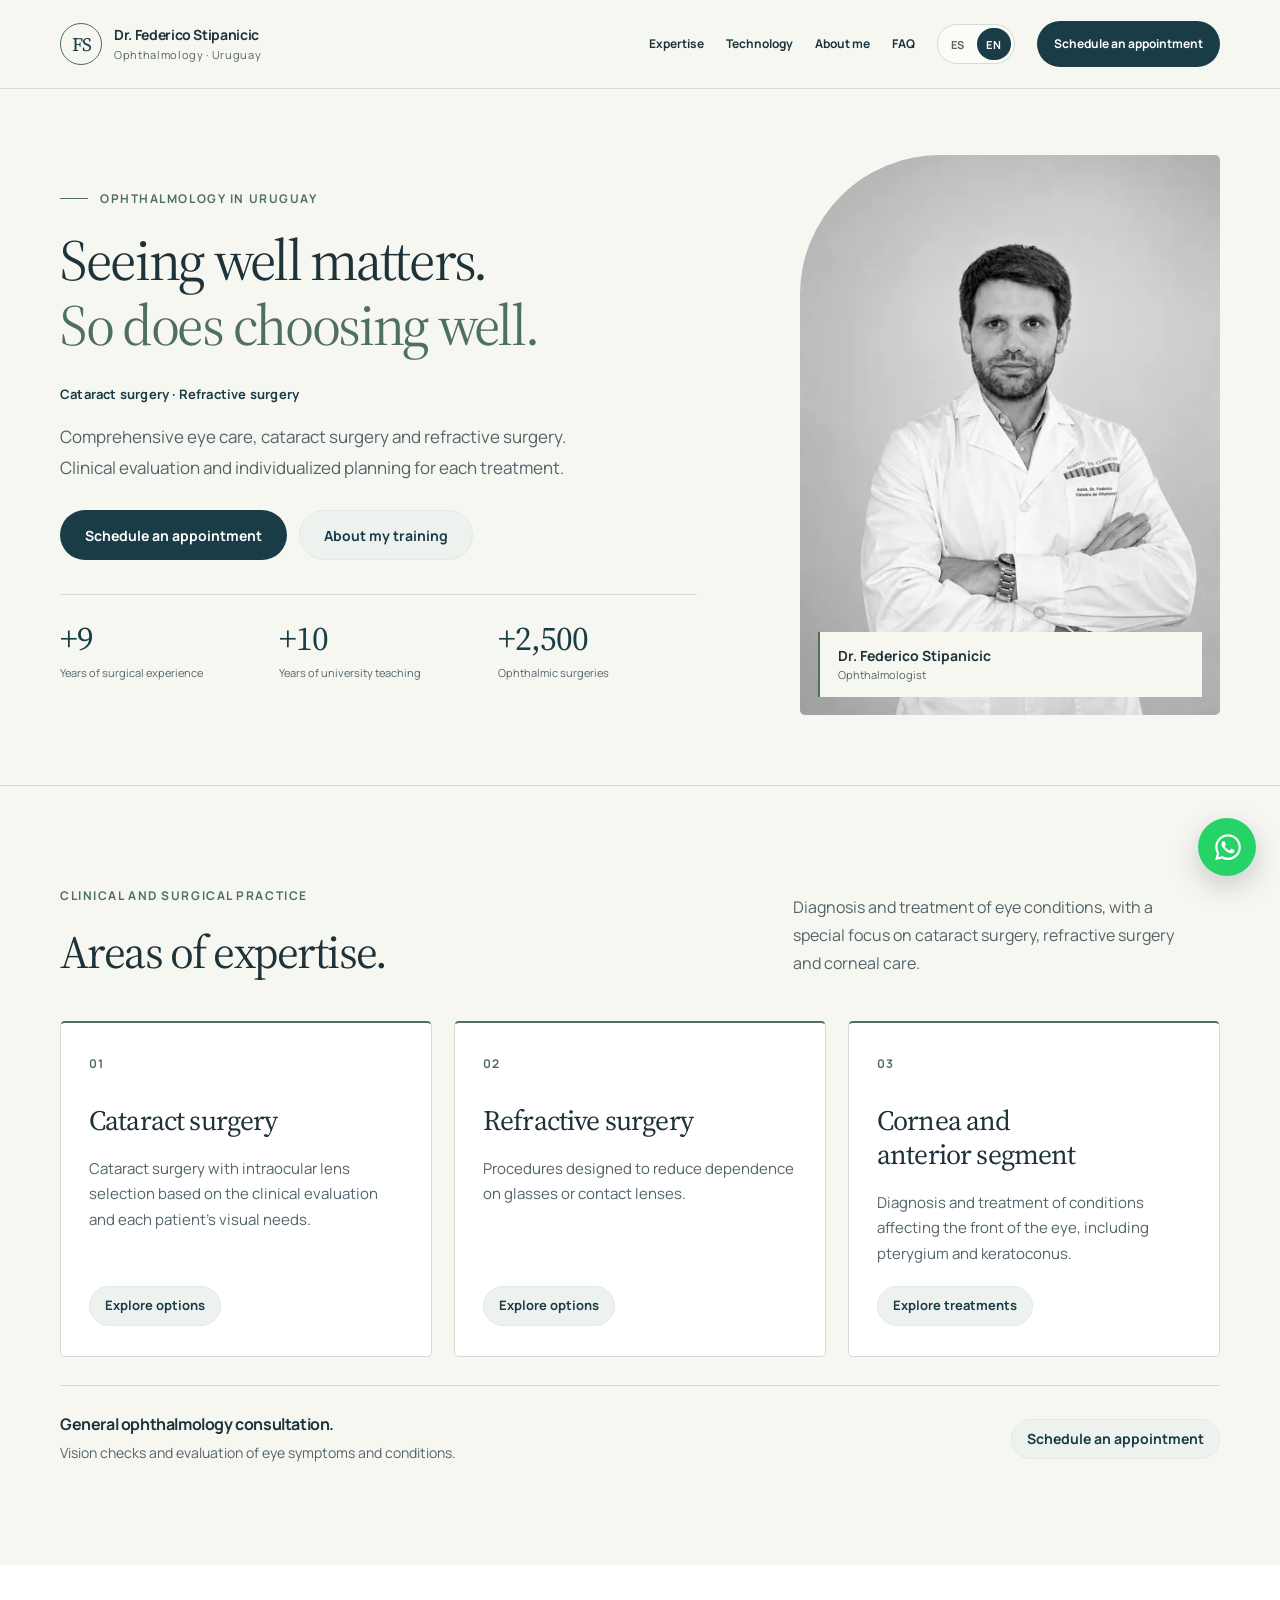
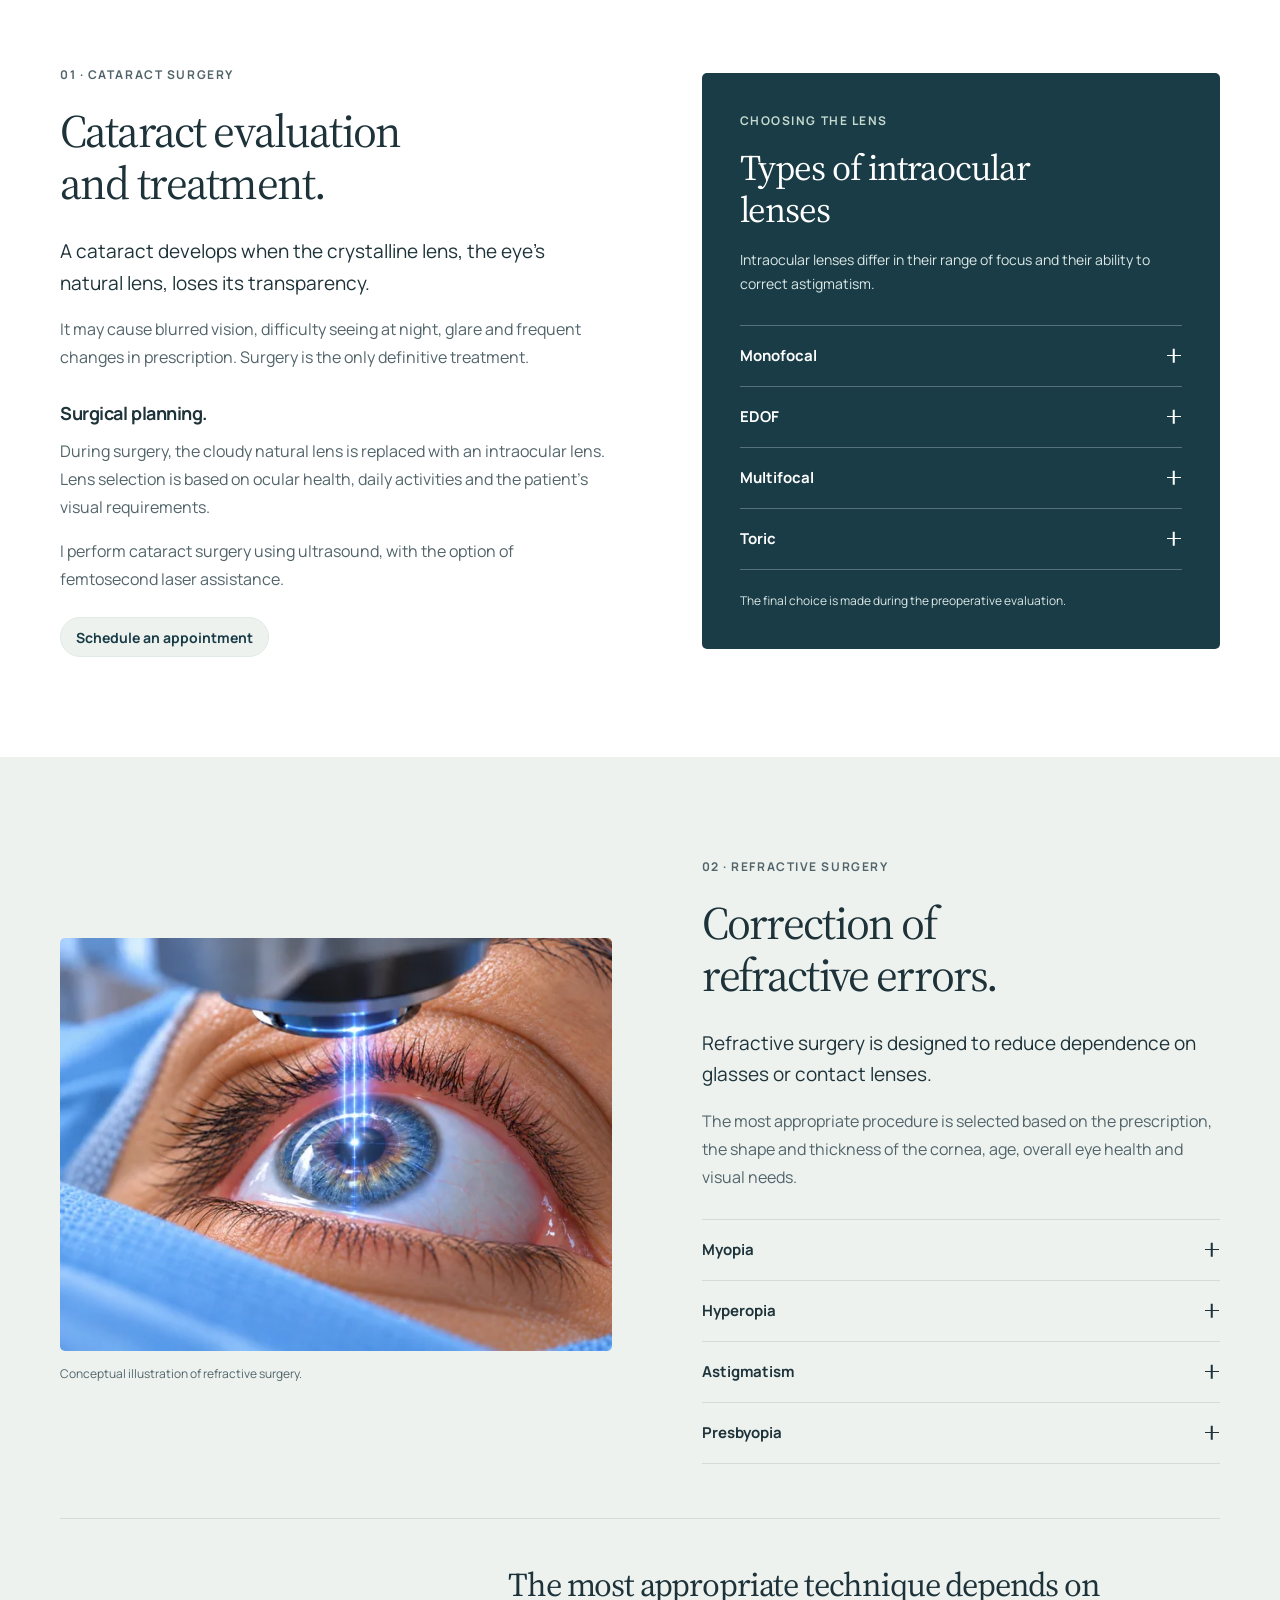
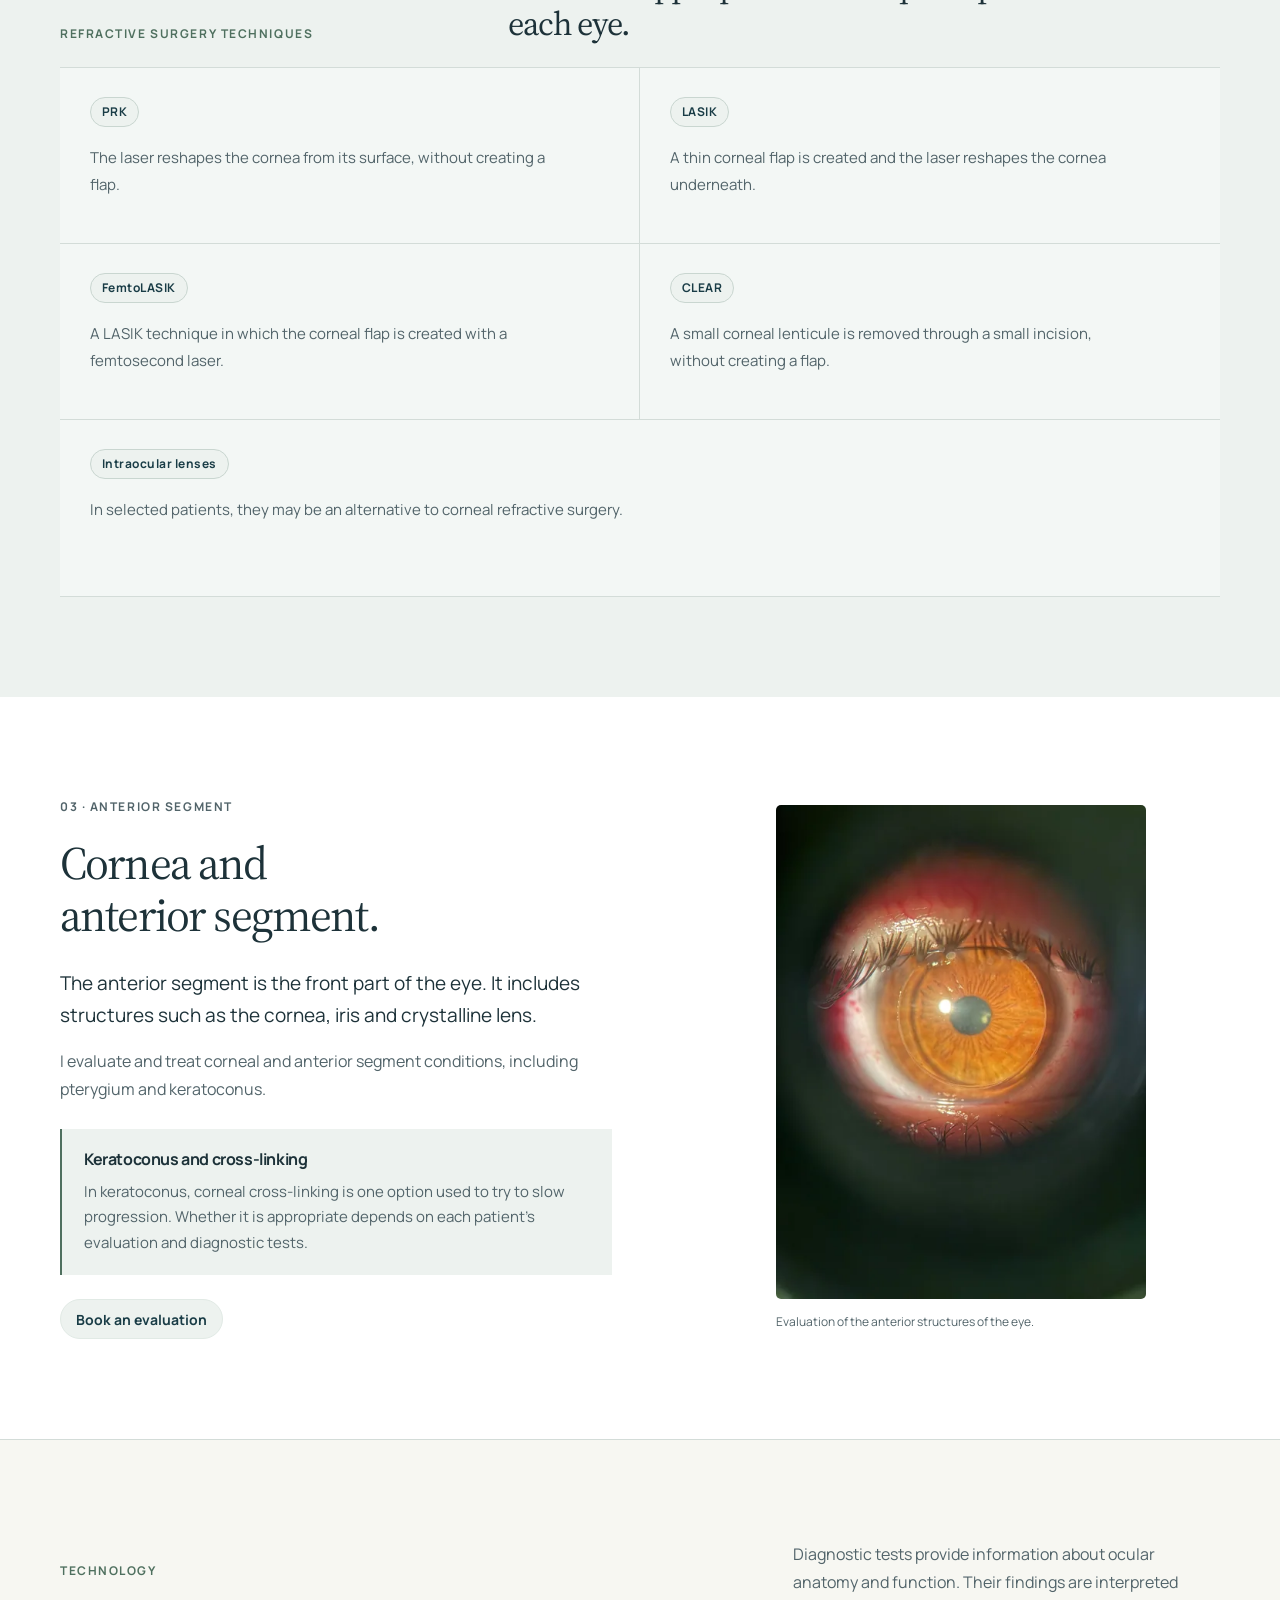
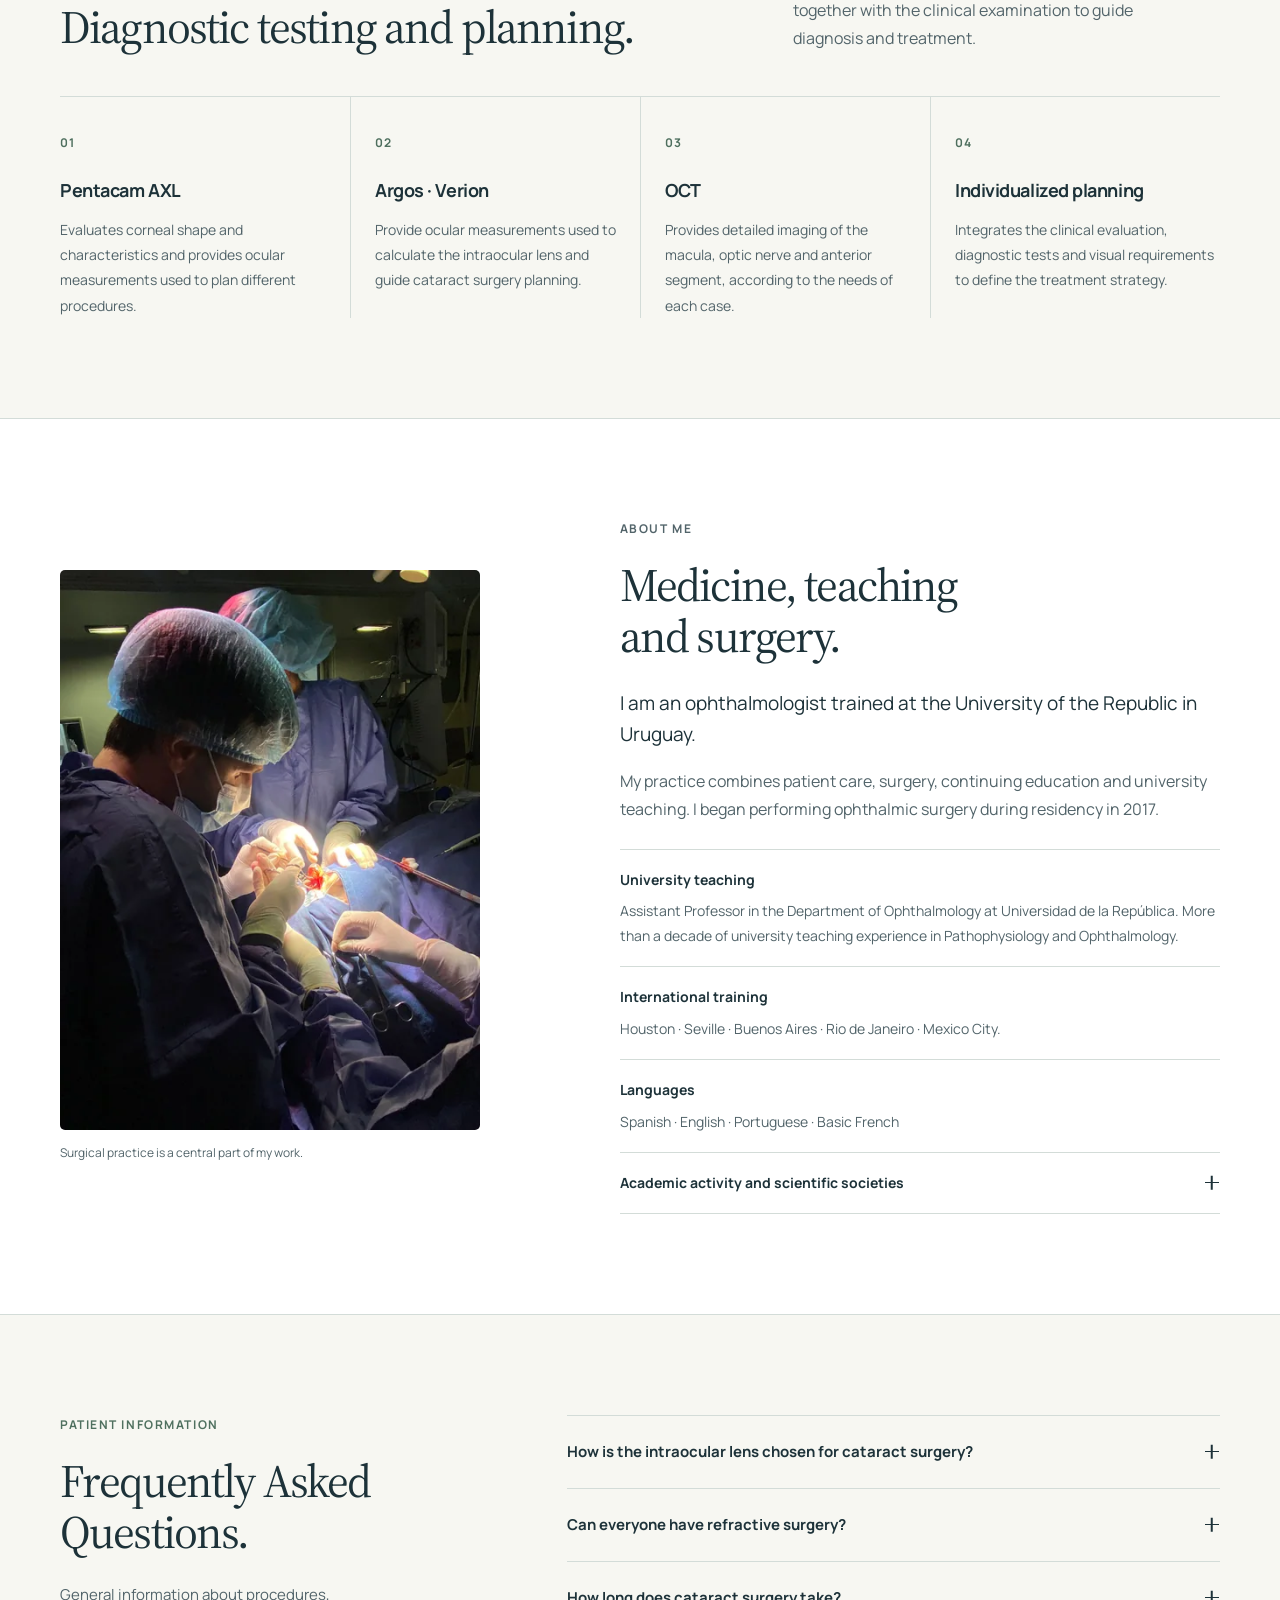
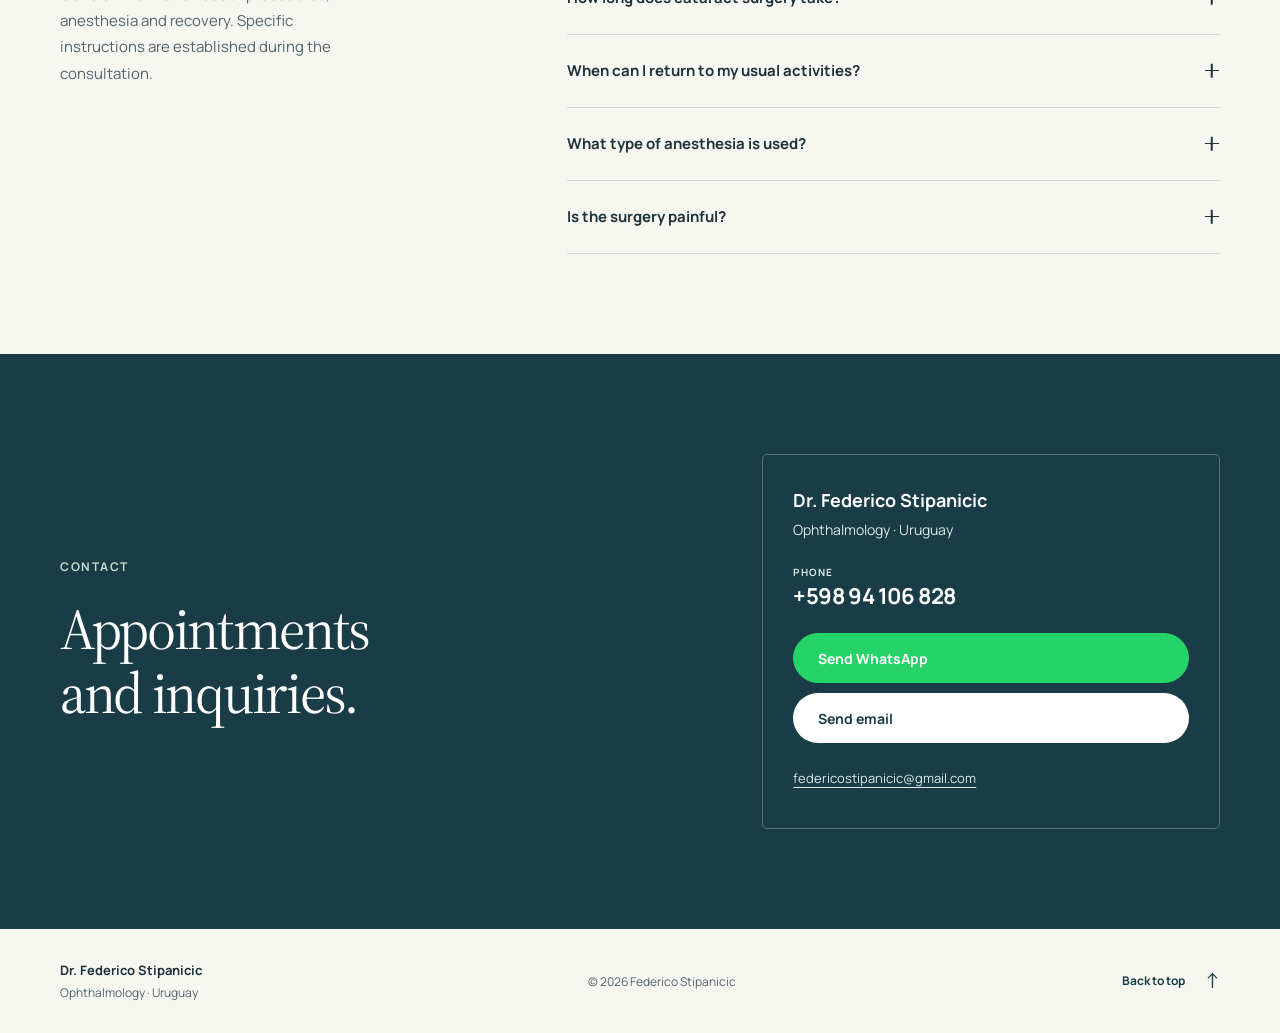
==== commit 2b0ed792: "Add files via upload" ====
--- a/en/index.html
+++ b/en/index.html
@@ -41,7 +41,7 @@
         <div class="lang-switch" aria-label="Language">
           <a href="../index.html" hreflang="es-UY" lang="es-UY">ES</a><span aria-current="page">EN</span>
         </div>
-        <a class="button button-primary nav-cta" href="#contacto">Book a consultation</a>
+        <a class="button button-primary nav-cta" href="#contacto">Schedule an appointment</a>
       </nav>
     </div>
   </header>
@@ -54,7 +54,7 @@
           <h1 id="titulo-inicio">Seeing well matters.<br><em>So does choosing well.</em></h1>
           <p class="hero-specialties">Cataract surgery · Refractive surgery</p>
           <p class="hero-lead">Comprehensive eye care, cataract surgery and refractive surgery. Clinical evaluation and individualized planning for each treatment.</p>
-          <div class="hero-actions"><a class="button button-primary" href="#contacto">Book a consultation</a><a class="button button-soft" href="#sobre-mi">About my training</a></div>
+          <div class="hero-actions"><a class="button button-primary" href="#contacto">Schedule an appointment</a><a class="button button-soft" href="#sobre-mi">About my training</a></div>
         </div>
         <figure class="hero-portrait">
           <img src="../assets/retrato-800.webp" srcset="../assets/retrato-480.webp 480w, ../assets/retrato-800.webp 800w, ../assets/retrato-1086.webp 1086w" sizes="(min-width: 1200px) 420px, (min-width: 900px) 38vw, (min-width: 600px) 360px, calc(100vw - 48px)" width="1086" height="1448" fetchpriority="high" alt="Dr. Federico Stipanicic wearing a medical coat">
@@ -76,7 +76,7 @@
           <article class="service-card"><span class="card-number">02</span><h3>Refractive surgery</h3><p>Procedures designed to reduce dependence on glasses or contact lenses.</p><a class="text-link pill-link" href="#refractiva">Explore options <span class="sr-only">for refractive surgery</span></a></article>
           <article class="service-card"><span class="card-number">03</span><h3>Cornea and anterior segment</h3><p>Diagnosis and treatment of conditions affecting the front of the eye, including pterygium and keratoconus.</p><a class="text-link pill-link" href="#segmento-anterior">Explore treatments</a></article>
         </div>
-        <div class="consultation-strip"><div><h3>General ophthalmology consultation.</h3><p>Vision checks and evaluation of eye symptoms and conditions.</p></div><a class="text-link pill-link" href="#contacto">Book a consultation</a></div>
+        <div class="consultation-strip"><div><h3>General ophthalmology consultation.</h3><p>Vision checks and evaluation of eye symptoms and conditions.</p></div><a class="text-link pill-link" href="#contacto">Schedule an appointment</a></div>
       </div>
     </section>
 
@@ -89,7 +89,7 @@
           <h3>Surgical planning.</h3>
           <p>During surgery, the cloudy natural lens is replaced with an intraocular lens. Lens selection is based on ocular health, daily activities and the patient's visual requirements.</p>
           <p>I perform cataract surgery using ultrasound, with the option of femtosecond laser assistance.</p>
-          <a class="text-link treatment-link pill-link" href="#contacto">Book a consultation</a>
+          <a class="text-link treatment-link pill-link" href="#contacto">Schedule an appointment</a>
         </div>
         <aside class="lens-panel" aria-labelledby="titulo-lentes">
           <p class="eyebrow">Choosing the lens</p><h3 id="titulo-lentes">Types of intraocular<br>lenses</h3>
@@ -215,9 +215,9 @@
     </section>
   </main>
   <footer class="footer"><div class="container footer-grid"><div><strong>Dr. Federico Stipanicic</strong><span>Ophthalmology · Uruguay</span></div><p>© <span data-year>2026</span> Federico Stipanicic</p><a class="text-link" href="#inicio">Back to top <span aria-hidden="true">↑</span></a></div></footer>
-  <nav class="mobile-cta" aria-label="Quick access to booking"><a class="button button-primary" href="#contacto">Book a consultation</a></nav>
-  <a class="whatsapp-float" href="https://wa.me/59894106828" target="_blank" rel="noopener noreferrer" aria-label="Send WhatsApp to book a consultation">
-    <span class="whatsapp-tooltip">Book a consultation</span>
+  <nav class="mobile-cta" aria-label="Quick access to booking"><a class="button button-primary" href="#contacto">Schedule an appointment</a></nav>
+  <a class="whatsapp-float" href="https://wa.me/59894106828" target="_blank" rel="noopener noreferrer" aria-label="Send WhatsApp to schedule an appointment">
+    <span class="whatsapp-tooltip">Schedule an appointment</span>
     <svg class="whatsapp-icon" viewBox="0 0 24 24" aria-hidden="true" focusable="false">
       <path fill="currentColor" d="M12.04 2C6.58 2 2.14 6.44 2.14 11.9c0 1.74.45 3.45 1.31 4.95L2 22l5.28-1.38a9.86 9.86 0 0 0 4.75 1.21h.01c5.46 0 9.9-4.44 9.9-9.9C21.94 6.44 17.5 2 12.04 2Zm0 18.16h-.01a8.2 8.2 0 0 1-4.18-1.14l-.3-.18-3.13.82.84-3.05-.2-.31a8.18 8.18 0 0 1-1.26-4.4c0-4.54 3.7-8.23 8.24-8.23 4.54 0 8.23 3.69 8.23 8.23 0 4.54-3.69 8.23-8.23 8.23Zm4.52-6.17c-.25-.12-1.47-.72-1.7-.8-.23-.08-.39-.12-.56.12-.17.25-.64.8-.78.97-.14.17-.29.19-.54.06-.25-.12-1.05-.39-2-1.24-.74-.66-1.24-1.47-1.38-1.72-.14-.25-.02-.38.11-.5.11-.11.25-.29.37-.43.12-.14.17-.25.25-.41.08-.17.04-.31-.02-.43-.06-.12-.56-1.35-.77-1.84-.2-.49-.41-.42-.56-.43h-.48c-.17 0-.43.06-.66.31-.23.25-.87.85-.87 2.07 0 1.22.89 2.4 1.02 2.57.12.17 1.75 2.67 4.24 3.74.59.25 1.05.4 1.41.52.59.19 1.13.16 1.56.1.48-.07 1.47-.6 1.68-1.18.21-.58.21-1.08.15-1.18-.06-.1-.23-.16-.48-.29Z"/>
     </svg>
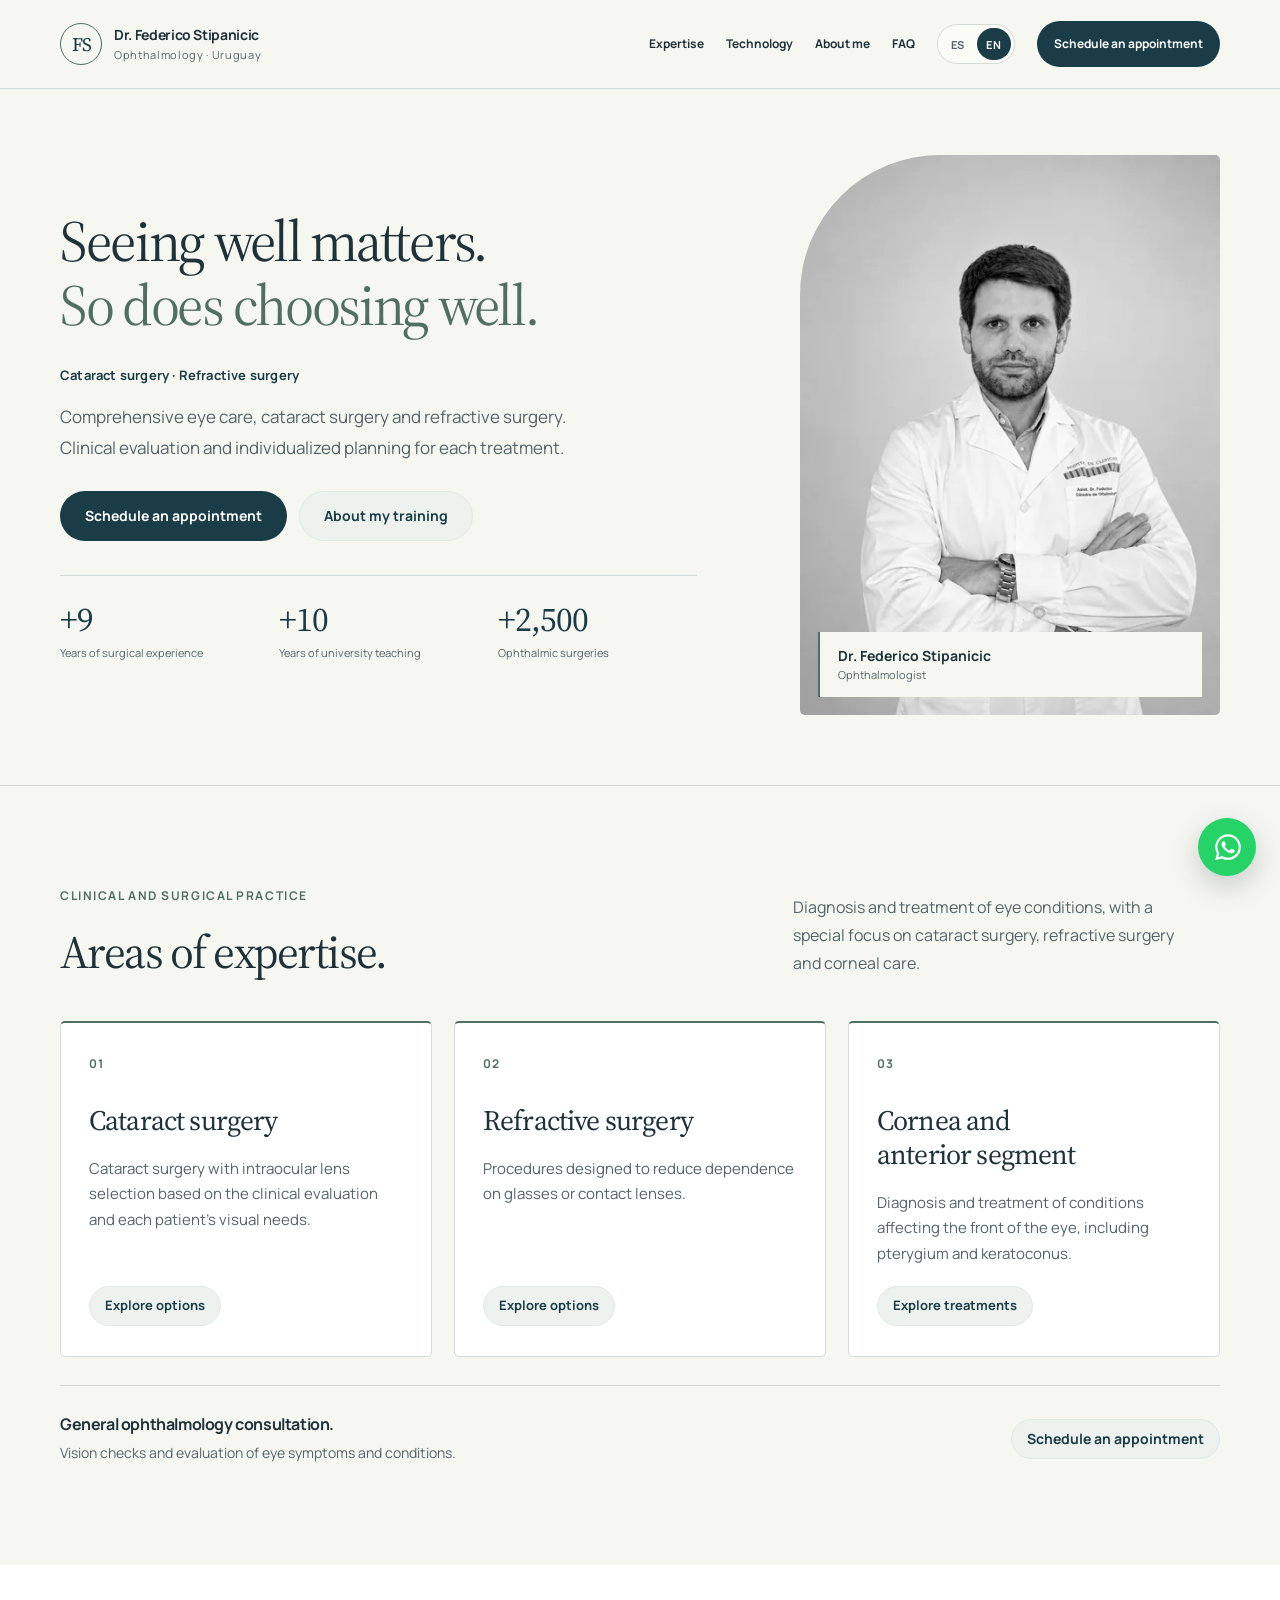
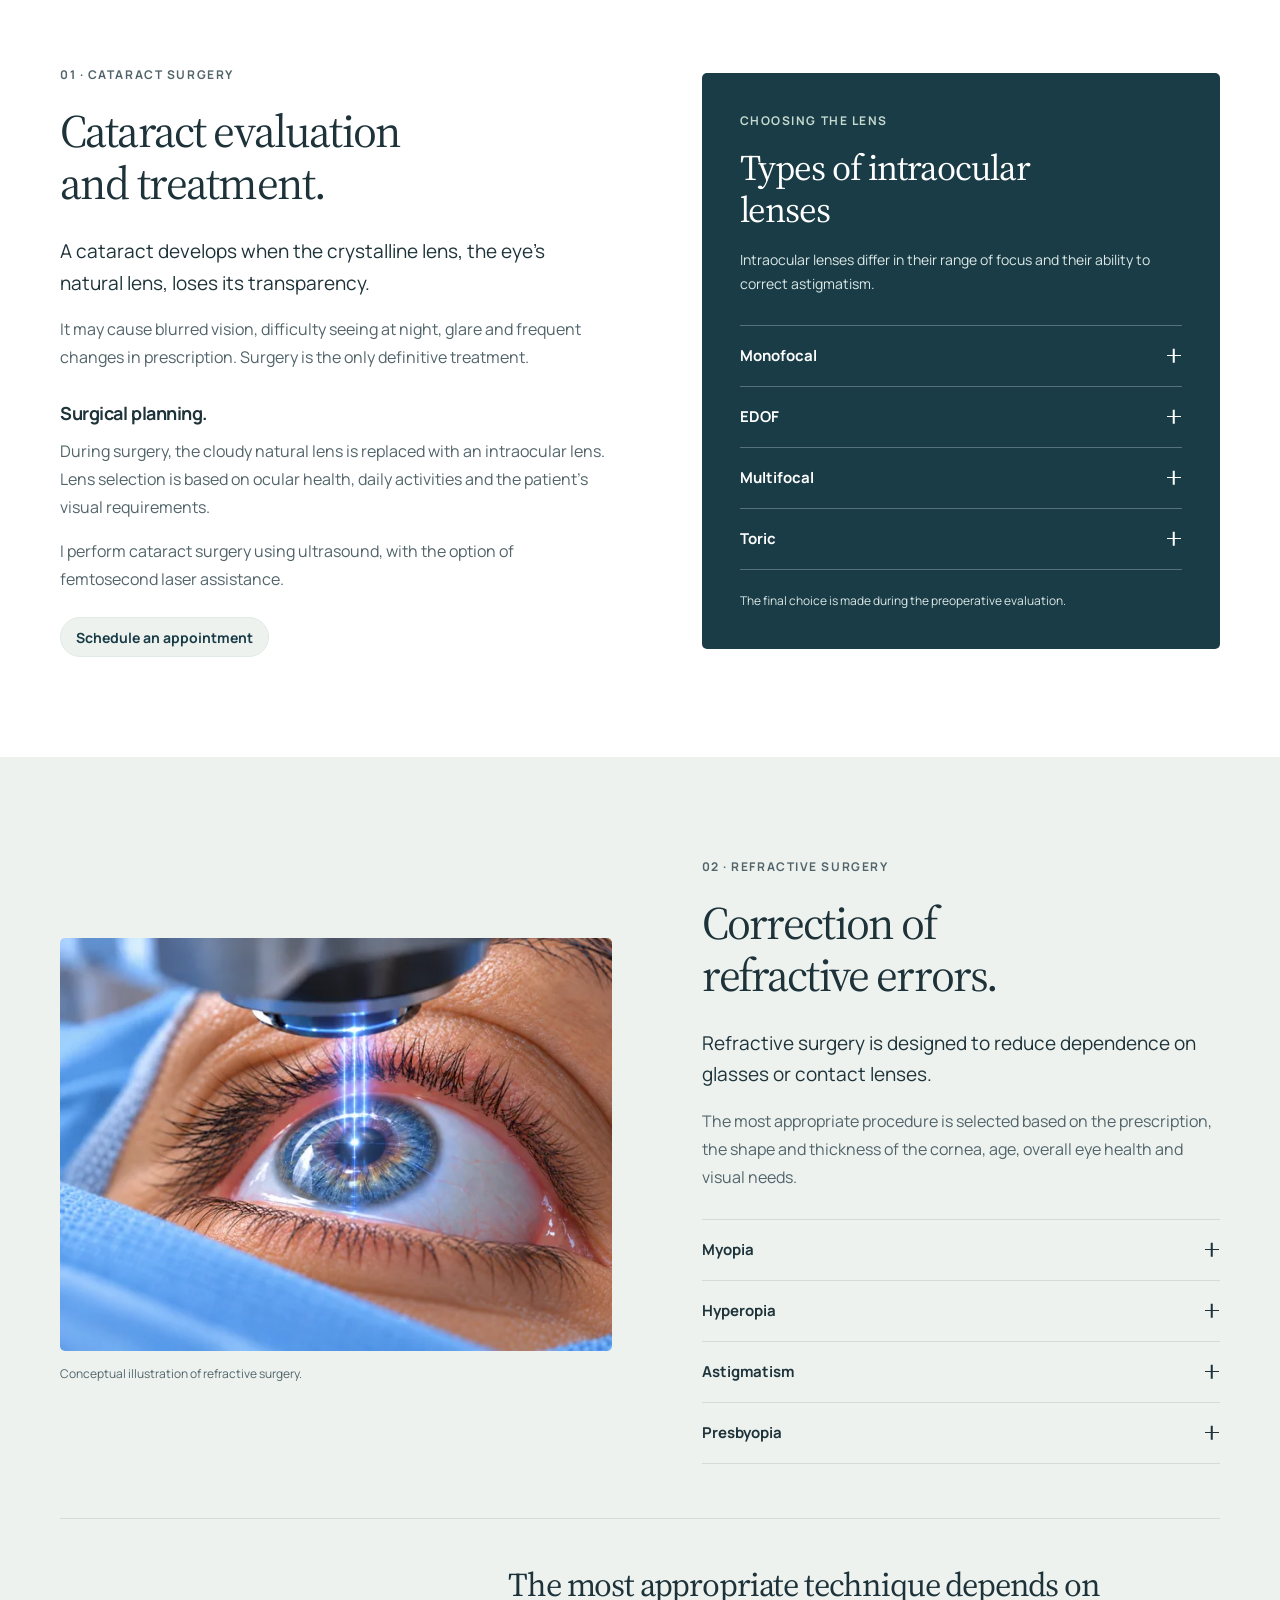
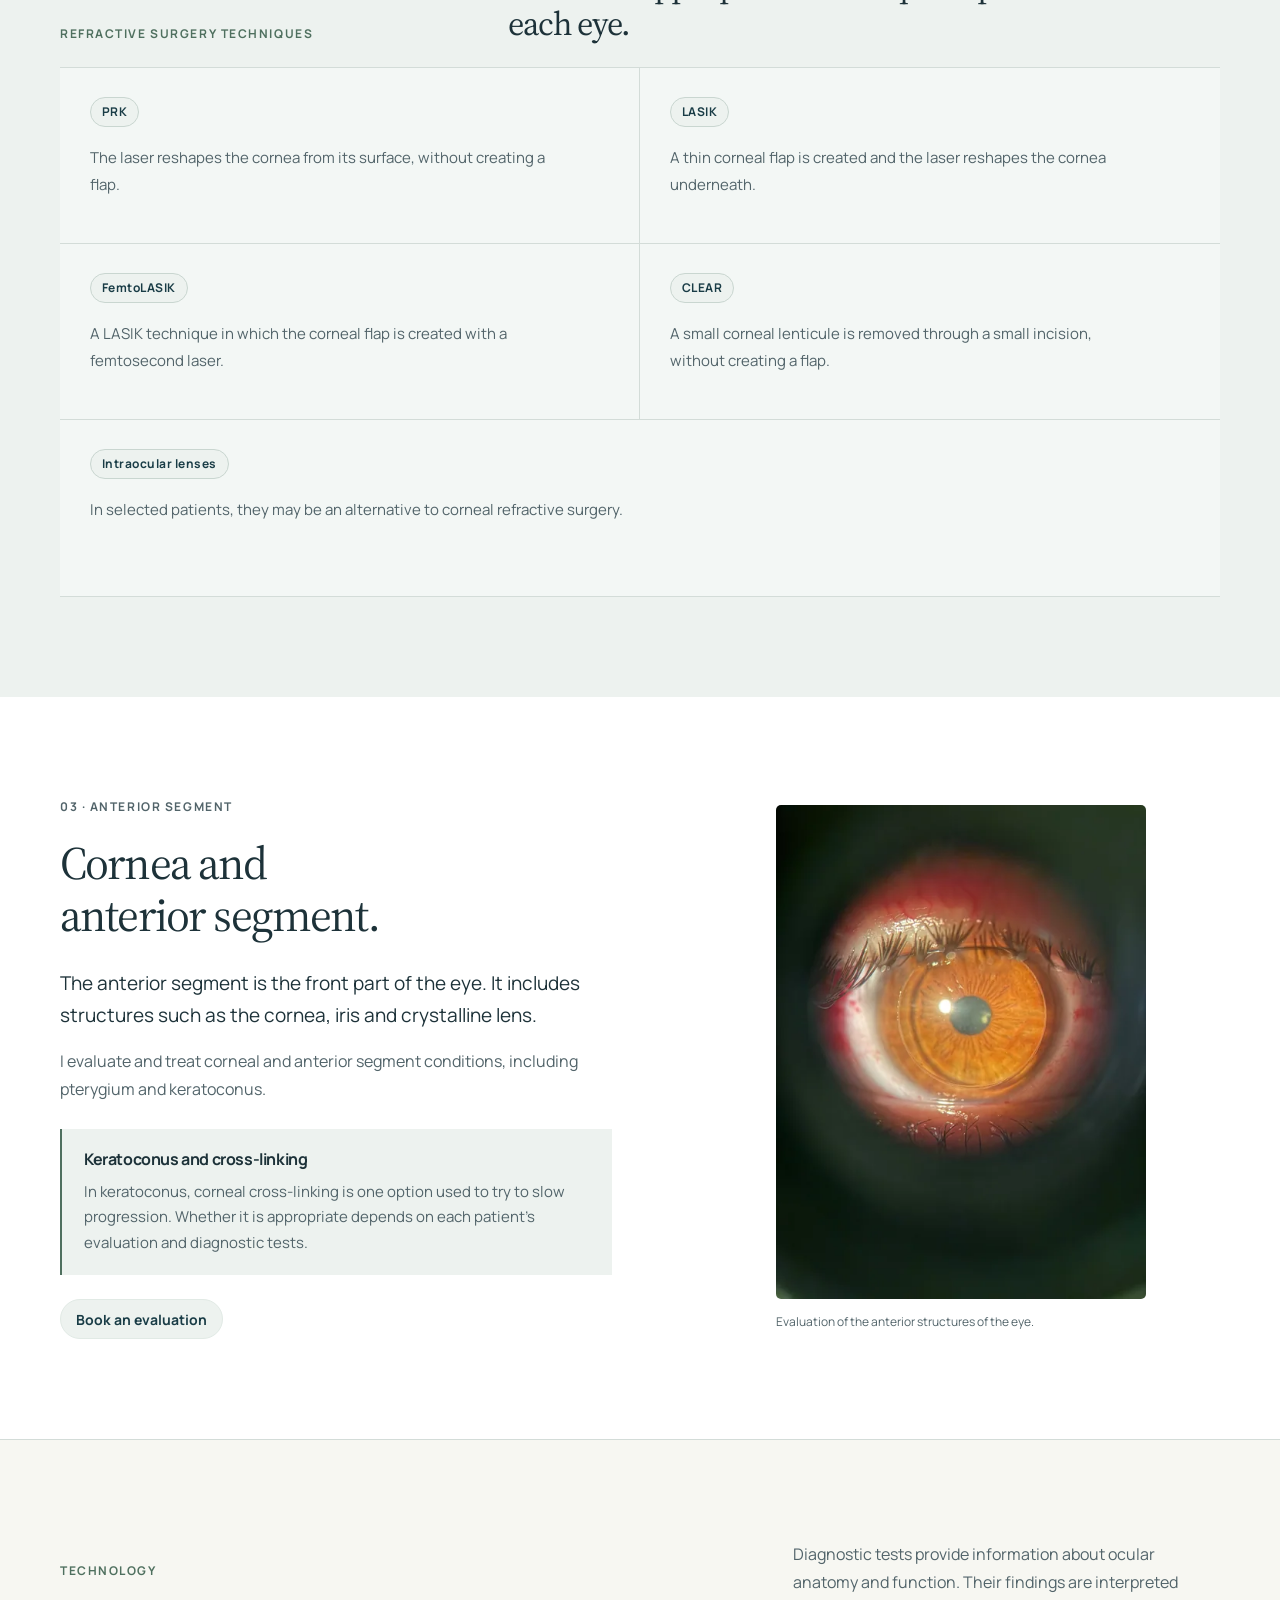
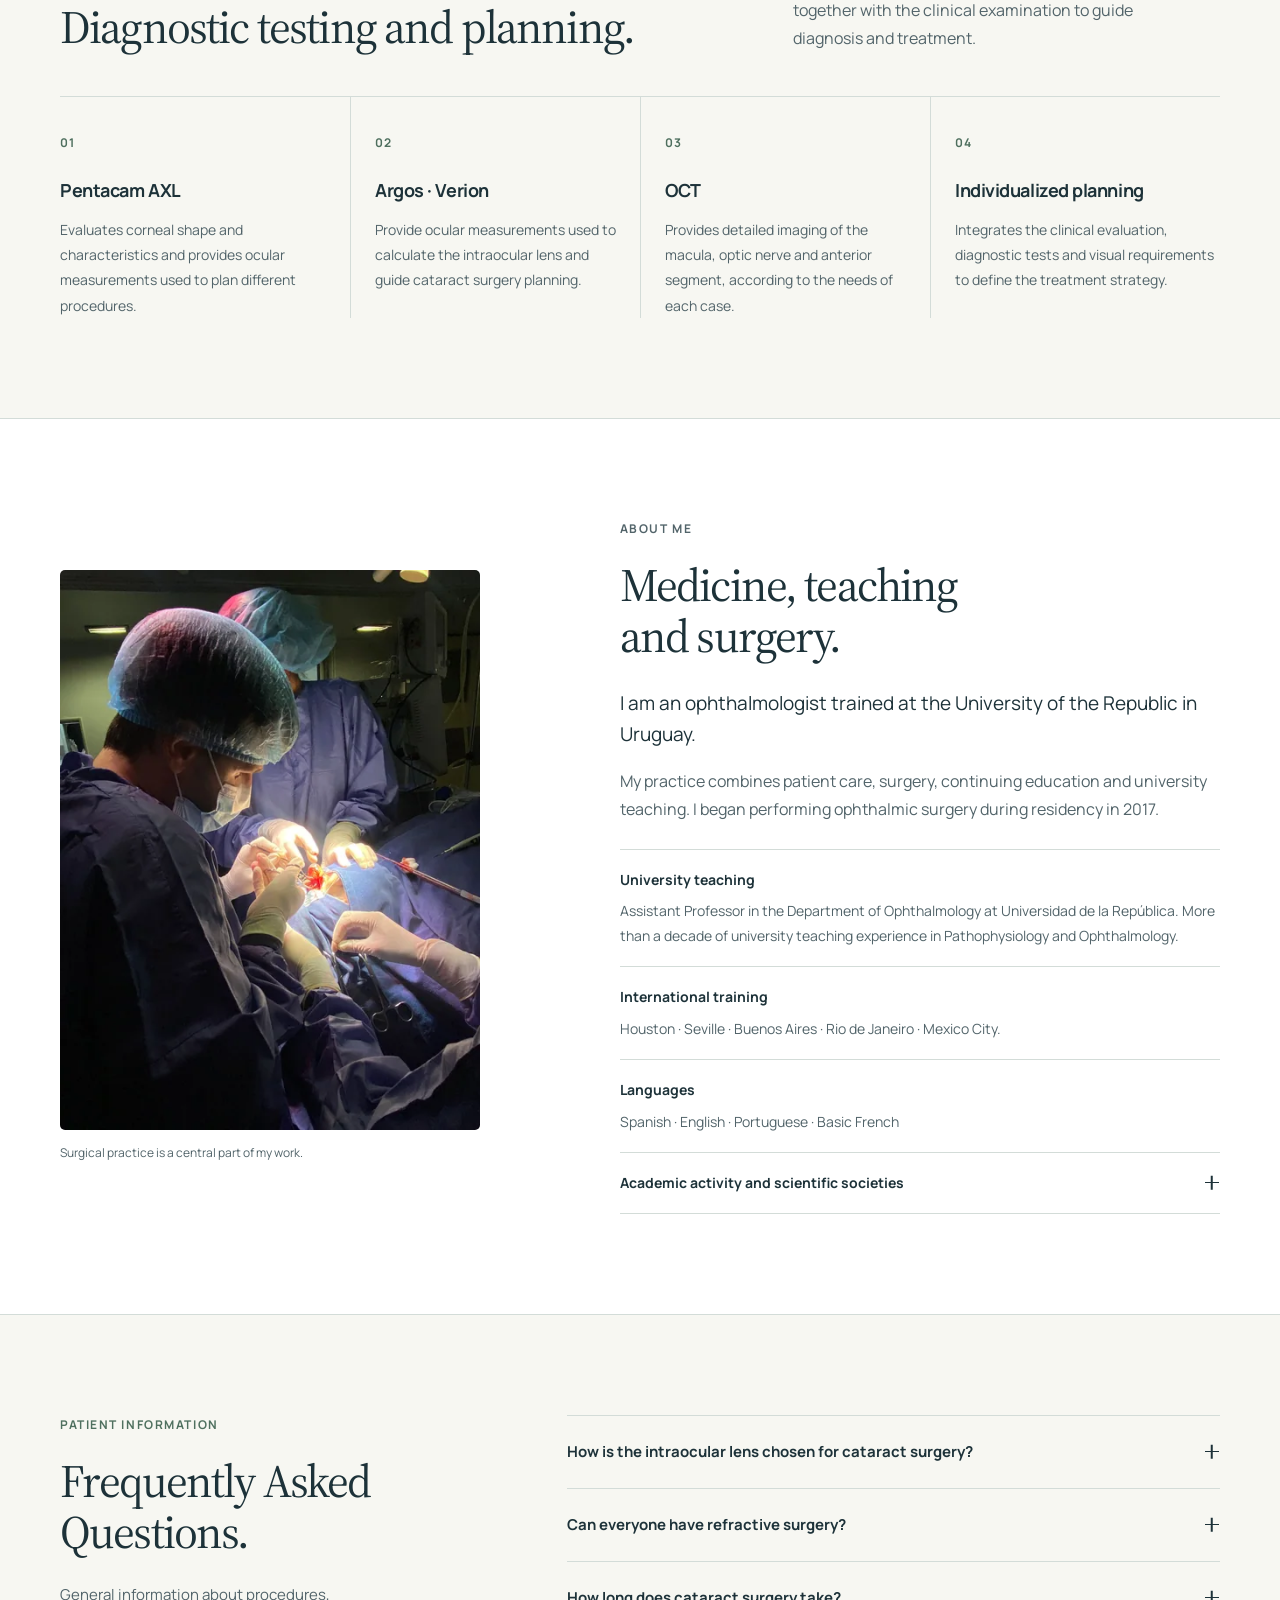
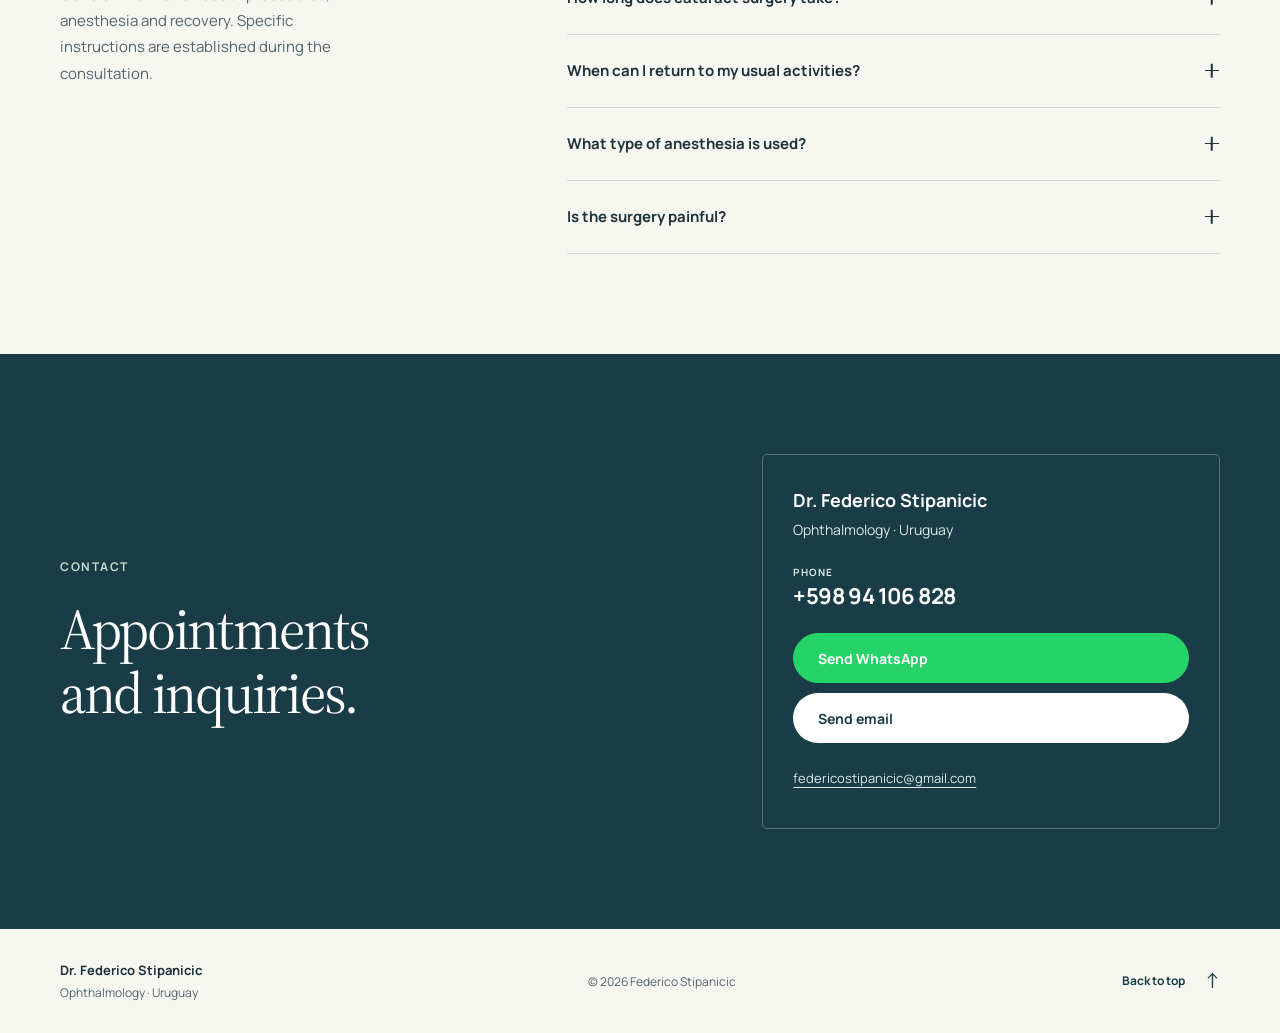
==== commit dc25eee5: "Add files via upload" ====
--- a/en/index.html
+++ b/en/index.html
@@ -10,9 +10,10 @@
   <meta property="og:locale" content="en_US">
   <meta property="og:title" content="Dr. Federico Stipanicic · Ophthalmology">
   <meta property="og:description" content="Comprehensive eye care, cataract surgery and refractive surgery. Clinical evaluation and individualized surgical planning.">
-  <link rel="alternate" hreflang="es-UY" href="../index.html">
-  <link rel="alternate" hreflang="en" href="index.html">
-  <link rel="alternate" hreflang="x-default" href="../index.html">
+  <link rel="canonical" href="https://federicostipanicic.com/en/">
+  <link rel="alternate" hreflang="es-UY" href="https://federicostipanicic.com/">
+  <link rel="alternate" hreflang="en" href="https://federicostipanicic.com/en/">
+  <link rel="alternate" hreflang="x-default" href="https://federicostipanicic.com/">
   <link rel="icon" href="../assets/favicon.svg" type="image/svg+xml">
   <link rel="preload" href="../assets/manrope-regular.woff2" as="font" type="font/woff2" crossorigin>
   <link rel="preconnect" href="https://fonts.googleapis.com">
@@ -21,7 +22,7 @@
   <link rel="stylesheet" href="../style.css">
   <script src="../script.js" defer></script>
   <script type="application/ld+json">
-  {"@context":"https://schema.org","@type":"Person","name":"Federico Stipanicic","honorificPrefix":"Dr.","jobTitle":"Ophthalmologist","description":"Assistant Lecturer, Grade 2, in Ophthalmology at the University of the Republic, Uruguay.","email":"federicostipanicic@gmail.com","telephone":"+59894106828","alumniOf":{"@type":"CollegeOrUniversity","name":"University of the Republic, Uruguay"},"knowsAbout":["Ophthalmology","Cataract surgery","Refractive surgery","Cornea"]}
+  {"@context":"https://schema.org","@type":"Person","name":"Federico Stipanicic","honorificPrefix":"Dr.","jobTitle":"Ophthalmologist","description":"Assistant Professor in the Department of Ophthalmology at Universidad de la República. More than a decade of university teaching experience in Pathophysiology and Ophthalmology.","email":"federicostipanicic@gmail.com","telephone":"+59894106828","alumniOf":{"@type":"CollegeOrUniversity","name":"University of the Republic, Uruguay"},"knowsAbout":["Ophthalmology","Cataract surgery","Refractive surgery","Cornea"]}
   </script>
 </head>
 <body>
@@ -50,7 +51,6 @@
     <section class="hero" id="inicio" aria-labelledby="titulo-inicio">
       <div class="container hero-grid">
         <div class="hero-copy">
-          <p class="eyebrow"><span class="accent-line" aria-hidden="true"></span>Ophthalmology in Uruguay</p>
           <h1 id="titulo-inicio">Seeing well matters.<br><em>So does choosing well.</em></h1>
           <p class="hero-specialties">Cataract surgery · Refractive surgery</p>
           <p class="hero-lead">Comprehensive eye care, cataract surgery and refractive surgery. Clinical evaluation and individualized planning for each treatment.</p>
@@ -60,6 +60,10 @@
           <img src="../assets/retrato-800.webp" srcset="../assets/retrato-480.webp 480w, ../assets/retrato-800.webp 800w, ../assets/retrato-1086.webp 1086w" sizes="(min-width: 1200px) 420px, (min-width: 900px) 38vw, (min-width: 600px) 360px, calc(100vw - 48px)" width="1086" height="1448" fetchpriority="high" alt="Dr. Federico Stipanicic wearing a medical coat">
           <figcaption><strong>Dr. Federico Stipanicic</strong><span>Ophthalmologist</span></figcaption>
         </figure>
+        <div class="mobile-hero-cta">
+          <a class="button button-primary" id="hero-mobile-appointment" href="#contacto">Schedule an appointment</a>
+          <p class="mobile-hero-note">Individualized evaluation and planning.</p>
+        </div>
         <dl class="hero-proof">
           <div><dt>Years of surgical experience</dt><dd class="count-up" data-target="9">+9</dd></div>
           <div><dt>Years of university teaching</dt><dd class="count-up" data-target="10">+10</dd></div>
--- a/style.css
+++ b/style.css
@@ -738,3 +738,67 @@
     bottom:calc(78px + env(safe-area-inset-bottom, 0px));
   }
 }
+
+
+/* V20.9 — Portada móvil simplificada aprobada (desktop sin rediseño). */
+.mobile-hero-cta{display:none}
+
+@media(max-width:599px){
+  /* Primero identidad y fotografía; un único CTA debajo del retrato. */
+  .hero{padding-top:24px;padding-bottom:40px}
+  .hero-grid{
+    grid-template-columns:minmax(0,1fr);
+    grid-template-areas:'copy' 'portrait' 'mobile-action' 'proof';
+    gap:0;
+  }
+  .hero-copy{max-width:100%}
+  .hero h1{font-size:clamp(36px,10.8vw,48px);line-height:1.075;text-wrap:balance}
+  .hero h1 em{display:block}
+  .hero-specialties{font-size:13px;margin-top:18px;margin-bottom:20px;line-height:1.55}
+  .hero-copy .hero-lead,.hero-copy .hero-actions{display:none}
+  .hero-portrait{
+    max-width:100%;width:100%;justify-self:stretch;
+    border-radius:110px 8px 8px 8px;
+    margin:0;
+  }
+  .hero-portrait img{
+    display:block;width:100%;height:clamp(260px,88vw,360px);
+    aspect-ratio:auto;object-fit:cover;object-position:center 19%;
+  }
+  .hero-portrait figcaption{display:none}
+  .mobile-hero-cta{grid-area:mobile-action;display:block;min-width:0;margin-top:20px}
+  .mobile-hero-cta .button{width:100%;min-height:52px;font-size:15px;justify-content:center}
+  .mobile-hero-note{margin:11px 0 0;text-align:center;font-size:13px;line-height:1.65;color:var(--muted)}
+  .hero-proof{margin-top:24px;max-width:100%;width:100%;justify-self:stretch;padding-top:20px;gap:12px}
+  .hero-proof dd{font-size:30px}
+  .hero-proof dt{font-size:11px}
+
+  /* La barra fija se revela sólo DESPUÉS de superar el CTA del hero. */
+  .mobile-cta{
+    visibility:hidden;opacity:0;pointer-events:none;
+    transform:translateY(105%);
+    transition:transform .22s ease,opacity .22s ease,visibility .22s;
+  }
+  .mobile-cta.is-visible{visibility:visible;opacity:1;pointer-events:auto;transform:translateY(0)}
+  body.contact-visible .mobile-cta,
+  body.menu-open .mobile-cta,
+  body.focus-at-footer .mobile-cta{
+    visibility:hidden;opacity:0;pointer-events:none;transform:translateY(105%);
+  }
+  .mobile-cta .button{justify-content:center}
+
+  /* En mobile eliminamos el tercer acceso flotante a WhatsApp. */
+  .whatsapp-float{display:none!important}
+}
+@media(max-width:359px){
+  .hero h1{font-size:clamp(34px,10.6vw,38px)}
+  .hero-specialties{font-size:12px}
+  .hero-portrait{border-top-left-radius:86px}
+  .hero-portrait img{height:clamp(250px,88vw,310px)}
+}
+@media(max-width:599px) and (max-height:520px){
+  .mobile-cta{display:none!important}
+}
+@media(prefers-reduced-motion:reduce){
+  .mobile-cta{transition:none}
+}
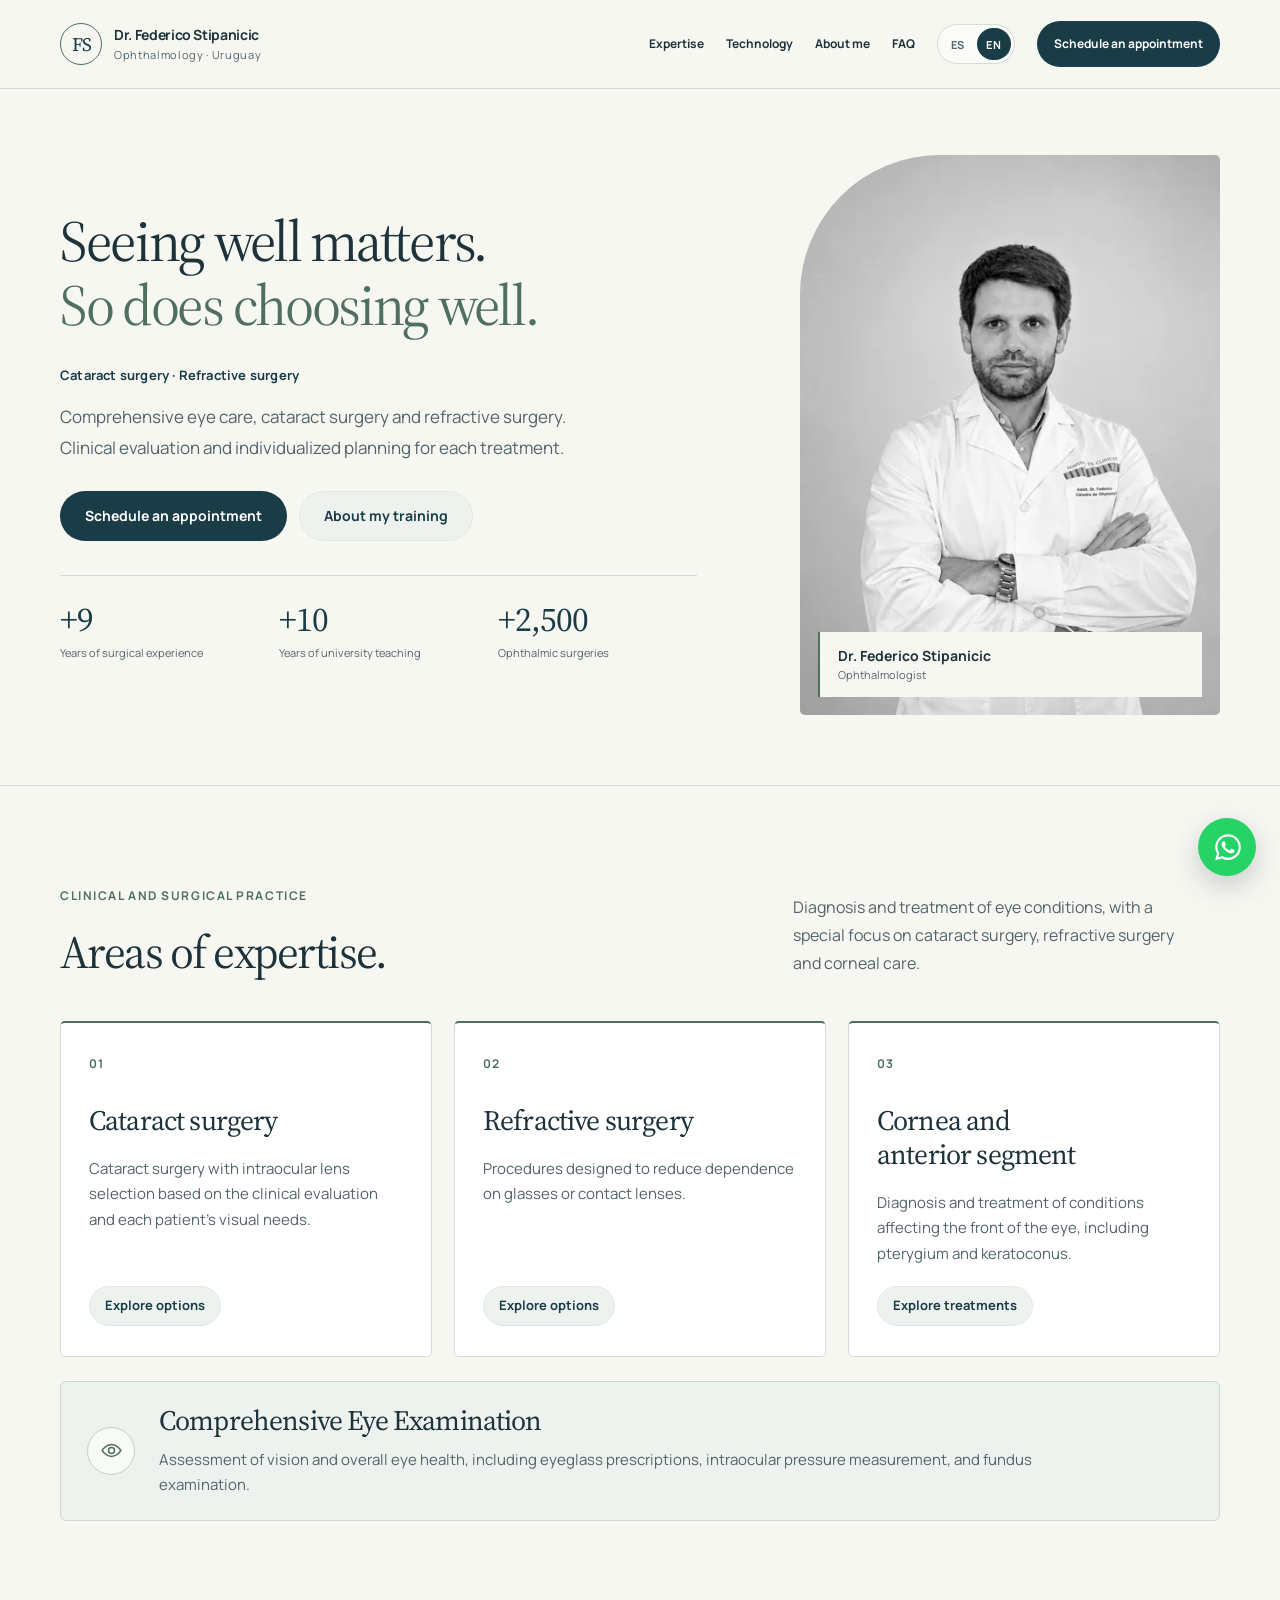
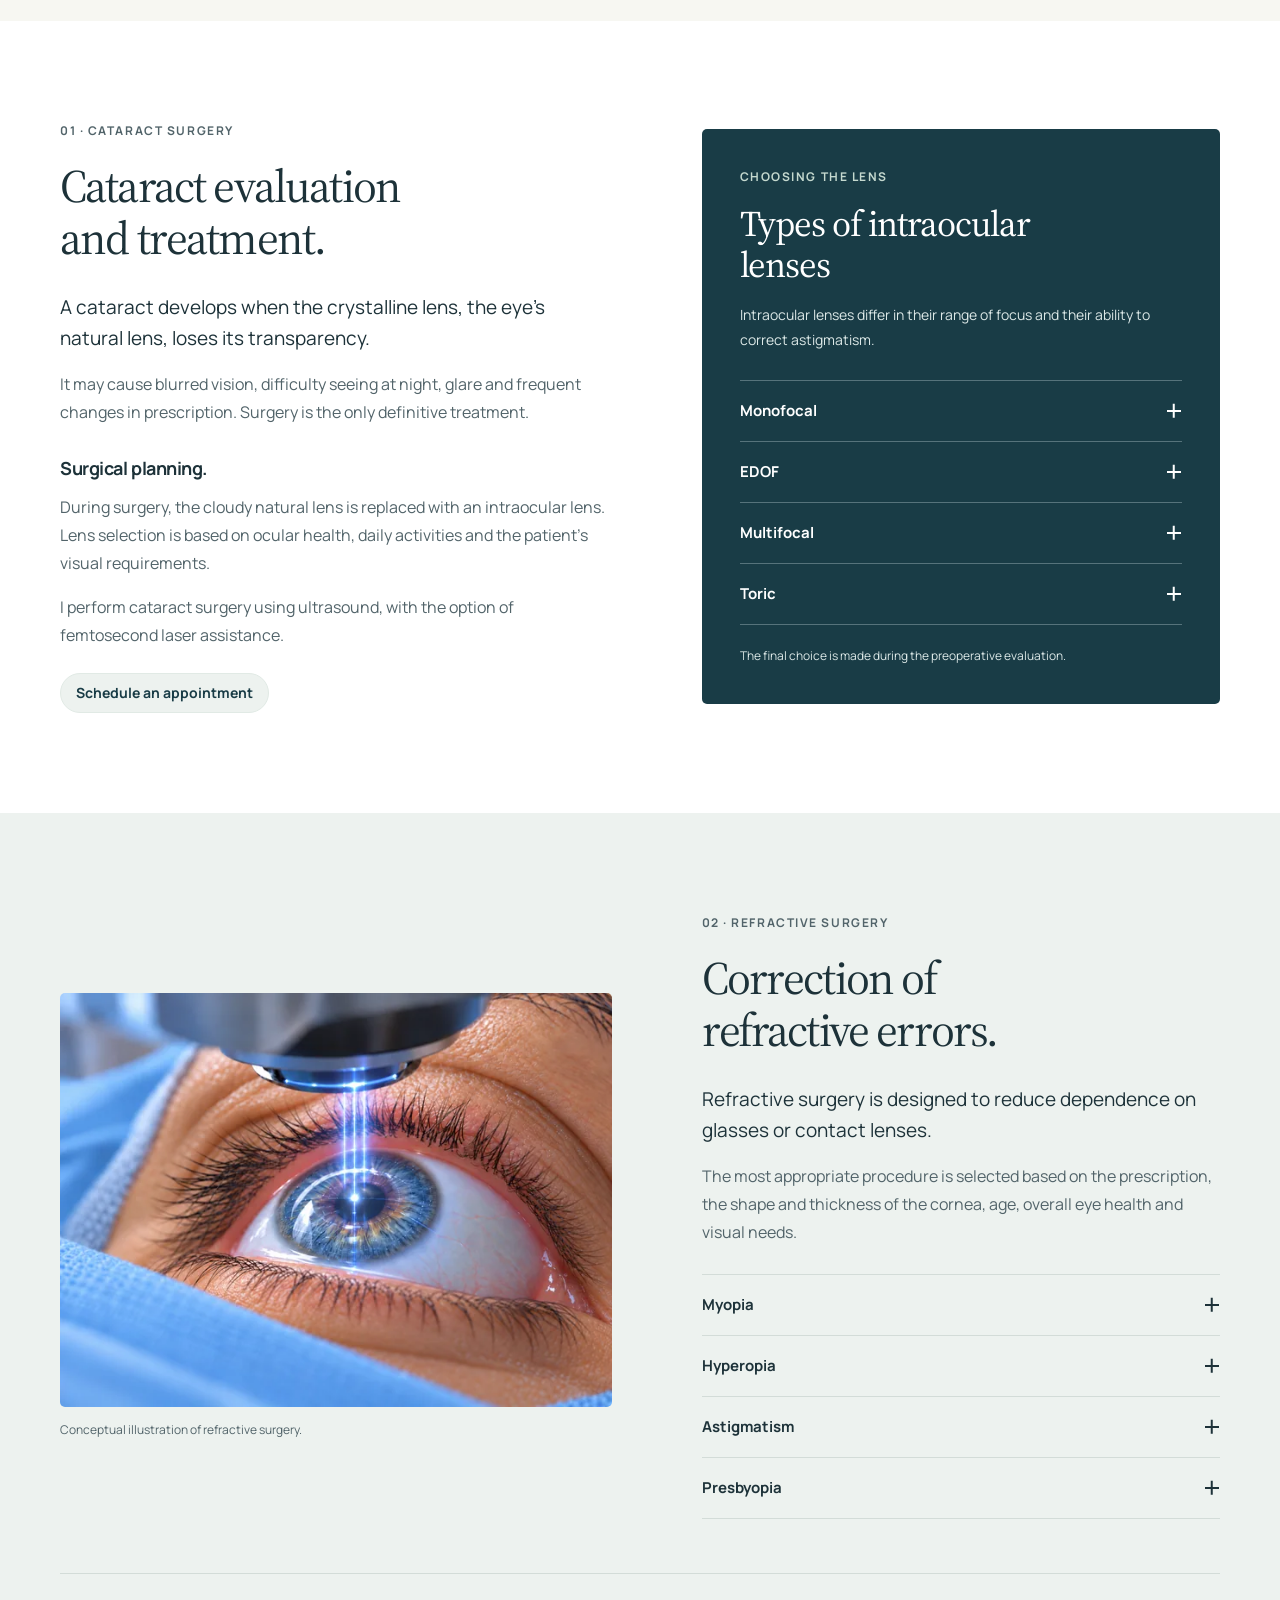
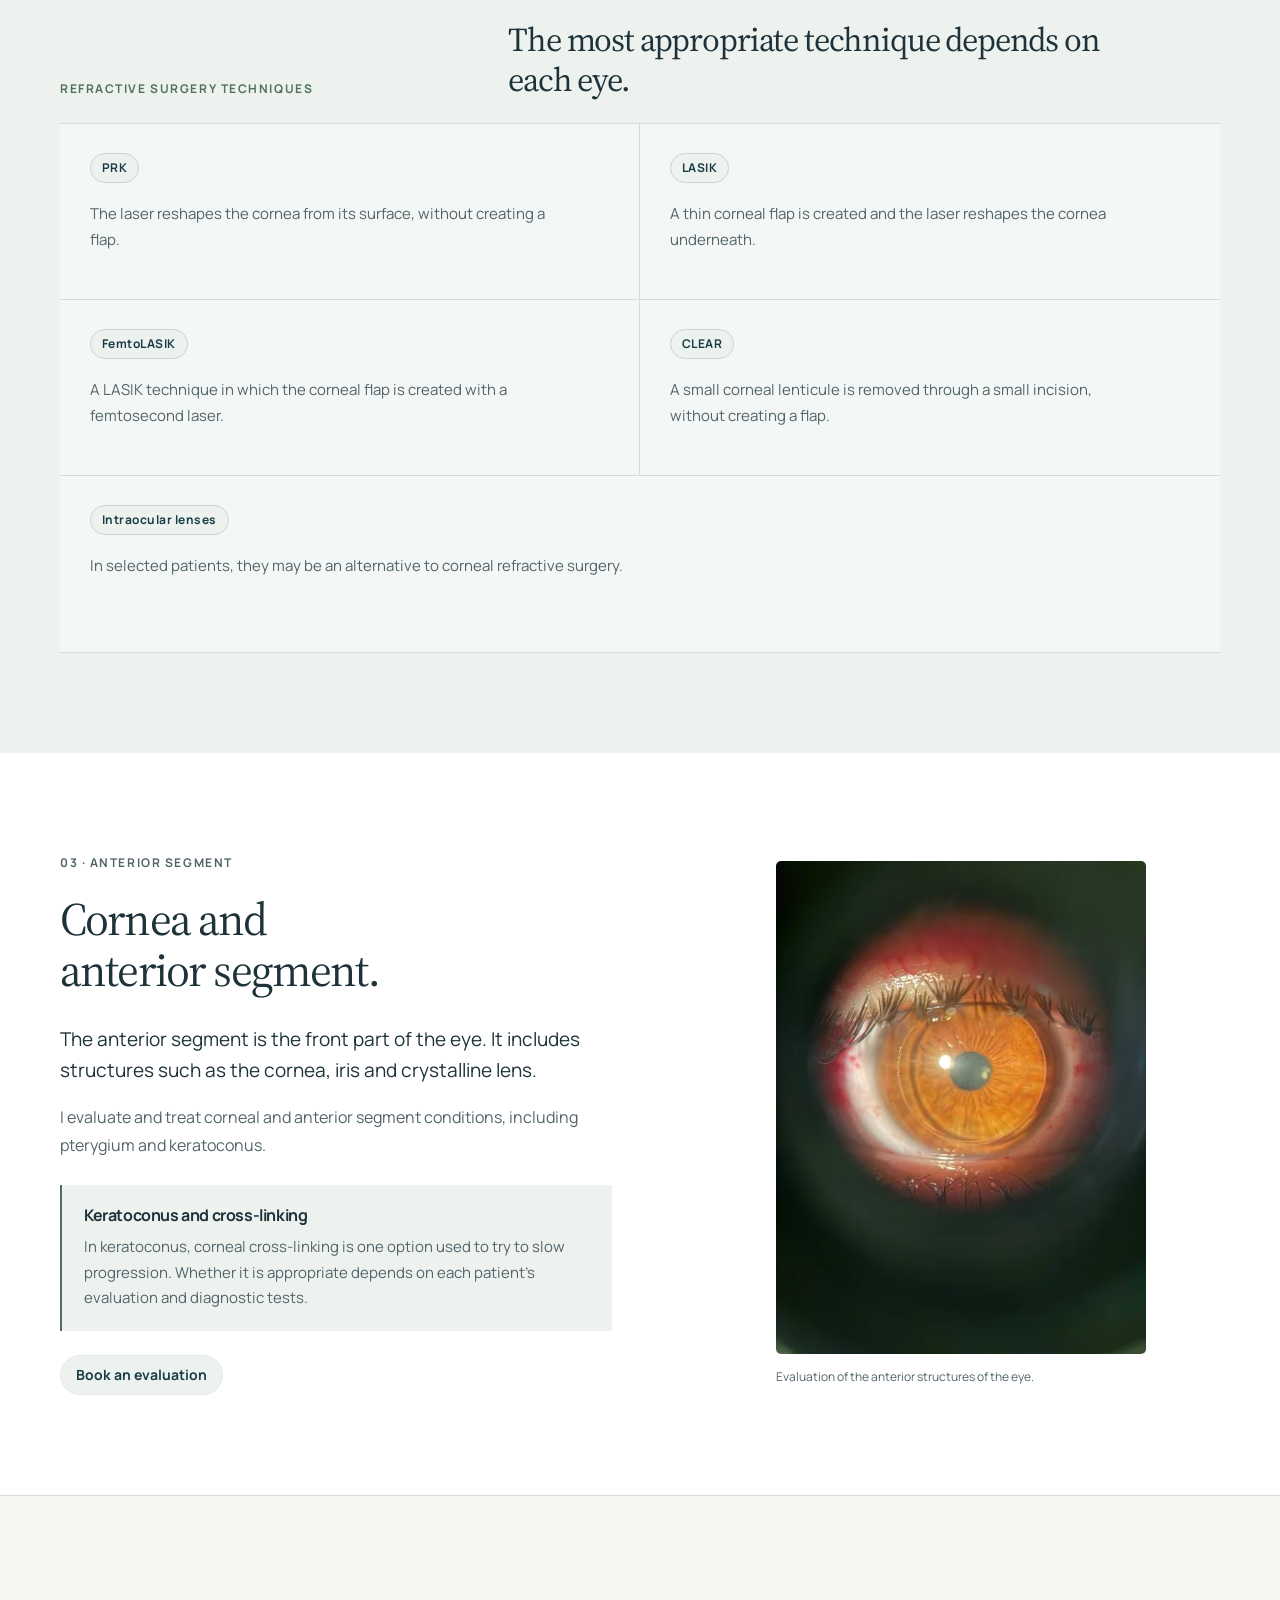
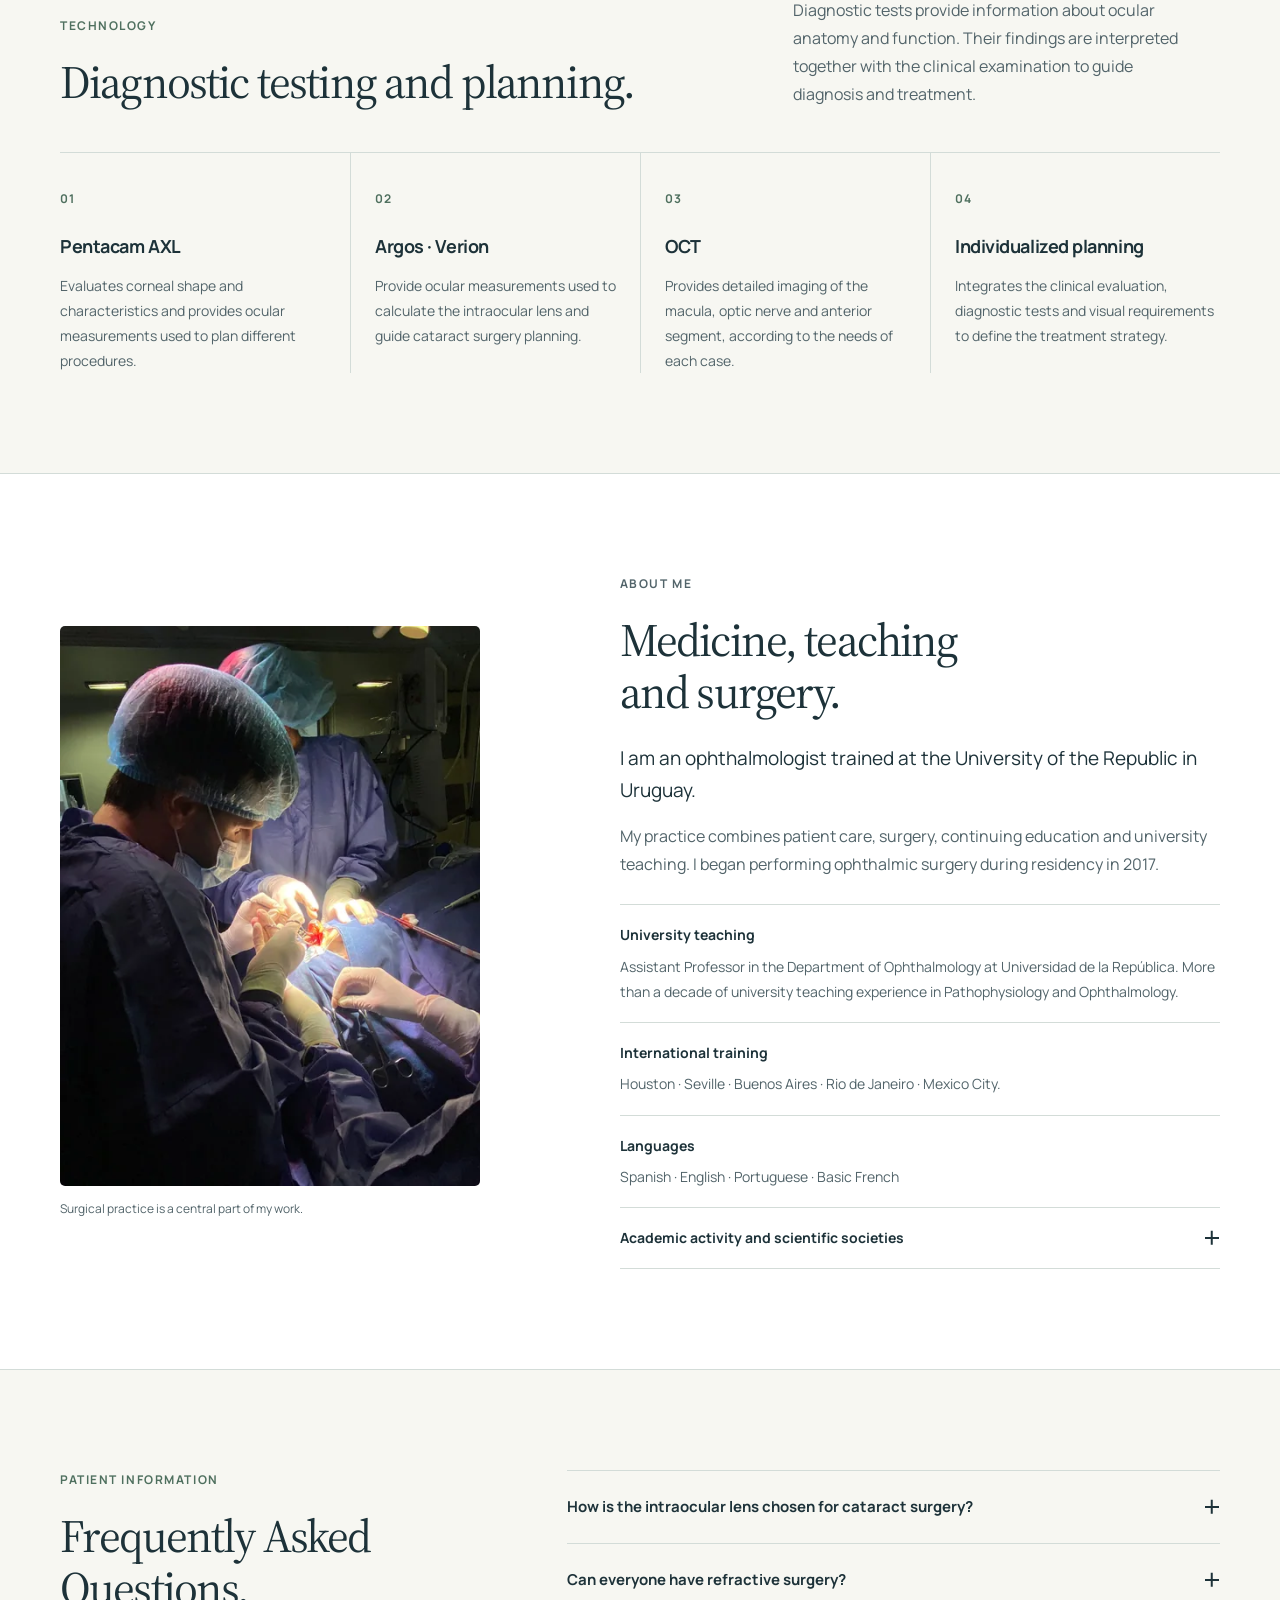
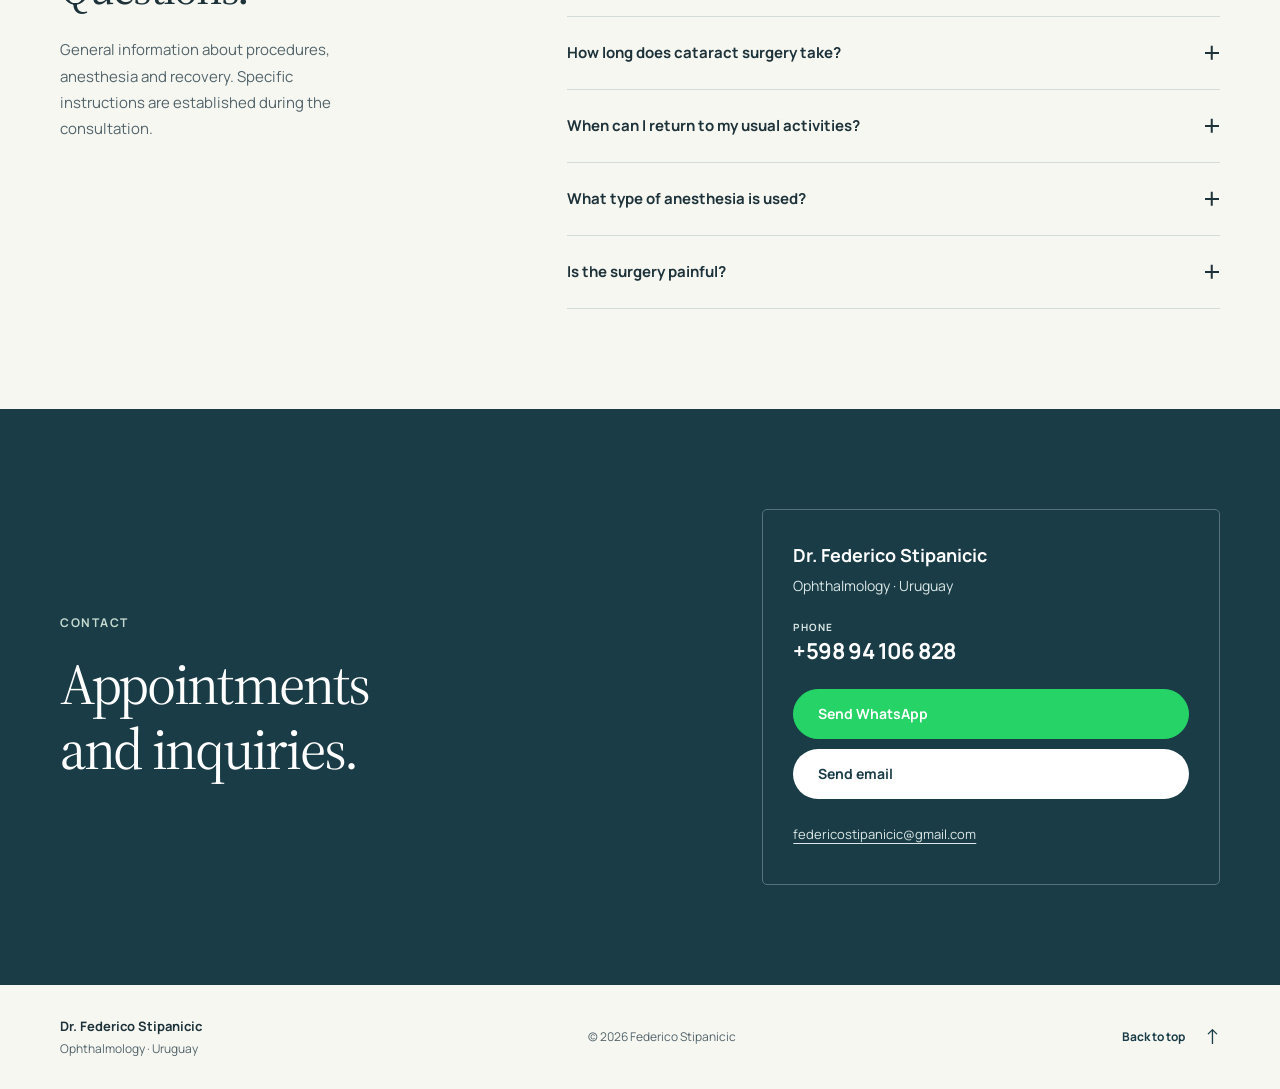
==== commit 07279d4e: "Add files via upload" ====
--- a/en/index.html
+++ b/en/index.html
@@ -80,7 +80,15 @@
           <article class="service-card"><span class="card-number">02</span><h3>Refractive surgery</h3><p>Procedures designed to reduce dependence on glasses or contact lenses.</p><a class="text-link pill-link" href="#refractiva">Explore options <span class="sr-only">for refractive surgery</span></a></article>
           <article class="service-card"><span class="card-number">03</span><h3>Cornea and anterior segment</h3><p>Diagnosis and treatment of conditions affecting the front of the eye, including pterygium and keratoconus.</p><a class="text-link pill-link" href="#segmento-anterior">Explore treatments</a></article>
         </div>
-        <div class="consultation-strip"><div><h3>General ophthalmology consultation.</h3><p>Vision checks and evaluation of eye symptoms and conditions.</p></div><a class="text-link pill-link" href="#contacto">Schedule an appointment</a></div>
+        <div class="consultation-strip">
+          <div class="consultation-icon" aria-hidden="true">
+            <svg viewBox="0 0 24 24" focusable="false"><path d="M2.3 12s3.6-6.2 9.7-6.2 9.7 6.2 9.7 6.2-3.6 6.2-9.7 6.2S2.3 12 2.3 12Z"/><circle cx="12" cy="12" r="3.1"/></svg>
+          </div>
+          <div class="consultation-copy">
+            <h3>Comprehensive Eye Examination</h3>
+            <p>Assessment of vision and overall eye health, including eyeglass prescriptions, intraocular pressure measurement, and fundus examination.</p>
+          </div>
+        </div>
       </div>
     </section>
 
--- a/style.css
+++ b/style.css
@@ -94,10 +94,22 @@
 .service-card h3{margin-top:30px;font:400 28px/1.2 var(--display-font);letter-spacing:-.03em;max-width:230px}
 .service-card p{margin-top:18px;font-size:15px;line-height:1.7;color:var(--muted);flex:1}
 .service-card .text-link{margin-top:20px;font-size:13px}
-.consultation-strip{display:flex;justify-content:space-between;align-items:center;gap:30px;margin-top:28px;padding:26px 0 0;border-top:1px solid var(--line)}
-.consultation-strip h3{font-size:16px;line-height:1.6}
-.consultation-strip p{font-size:14px;color:var(--muted);margin-top:3px}
-.consultation-strip .text-link{flex:none}
+/* Consulta general: tarjeta secundaria aprobada, misma familia tipográfica que especialidades. */
+.consultation-strip{
+  display:grid;grid-template-columns:52px minmax(0,1fr);align-items:center;gap:20px;
+  margin-top:24px;padding:22px 26px;border:1px solid #cbd8d1;border-radius:6px;
+  background:var(--tint);
+}
+.consultation-icon{
+  display:grid;place-items:center;width:48px;height:48px;
+  border:1px solid #c0d1c7;border-radius:50%;color:var(--sage);background:#f7faf7;
+}
+.consultation-icon svg{
+  width:23px;height:23px;stroke:currentColor;fill:none;stroke-width:1.6;
+  stroke-linecap:round;stroke-linejoin:round;
+}
+.consultation-strip h3{font:400 28px/1.2 var(--display-font);letter-spacing:-.03em;color:var(--ink)}
+.consultation-strip p{font:400 15px/1.7 var(--body-font);color:var(--muted);margin-top:9px;max-width:900px}
 
 /* Treatments. */
 .treatment-grid{display:grid;grid-template-columns:minmax(0,1fr) minmax(0,.94fr);gap:90px;align-items:center}
@@ -220,7 +232,6 @@
   .service-card h3{font-size:25px}
   .service-card p{font-size:14px}
   .service-card .text-link{font-size:12px;gap:12px}
-  .consultation-strip{gap:18px;align-items:start}
   .treatment-grid,.about-grid,.faq-grid{grid-template-columns:1fr;gap:34px}
   .treatment-copy,.image-first .treatment-copy,.about-copy{grid-column:1;grid-row:auto}
   .image-first .treatment-figure,.about-figure{grid-column:1;grid-row:auto}
@@ -267,8 +278,6 @@
   .service-card h3{font-size:27px;margin-top:18px;max-width:100%}
   .service-card p{font-size:15px;margin-top:12px}
   .service-card .text-link{font-size:13px;margin-top:16px}
-  .consultation-strip{display:block;margin-top:24px;padding-top:22px}
-  .consultation-strip .text-link{margin-top:12px}
   .intro{font-size:18px;line-height:1.65}
   .lens-panel{padding:28px 24px}
   .lens-panel>h3{font-size:32px}
@@ -467,9 +476,6 @@
 .service-card .pill-link{
   margin-top:20px;
 }
-.consultation-strip .pill-link{
-  flex:none;
-}
 .treatment-link.pill-link{
   margin-top:24px;
 }
@@ -802,3 +808,13 @@
 @media(prefers-reduced-motion:reduce){
   .mobile-cta{transition:none}
 }
+
+
+/* V20.10 · El mismo tratamiento tipográfico también en teléfono. */
+@media(max-width:599px){
+  .consultation-strip{display:block;margin-top:17px;padding:21px 20px 22px}
+  .consultation-icon{float:left;width:40px;height:40px;margin-right:13px;margin-top:3px;margin-bottom:4px}
+  .consultation-icon svg{width:20px;height:20px}
+  .consultation-strip h3{font-size:27px;line-height:1.2;padding-top:0;min-height:0}
+  .consultation-strip p{clear:both;padding-top:12px;font-size:15px;line-height:1.7;margin-top:0}
+}
